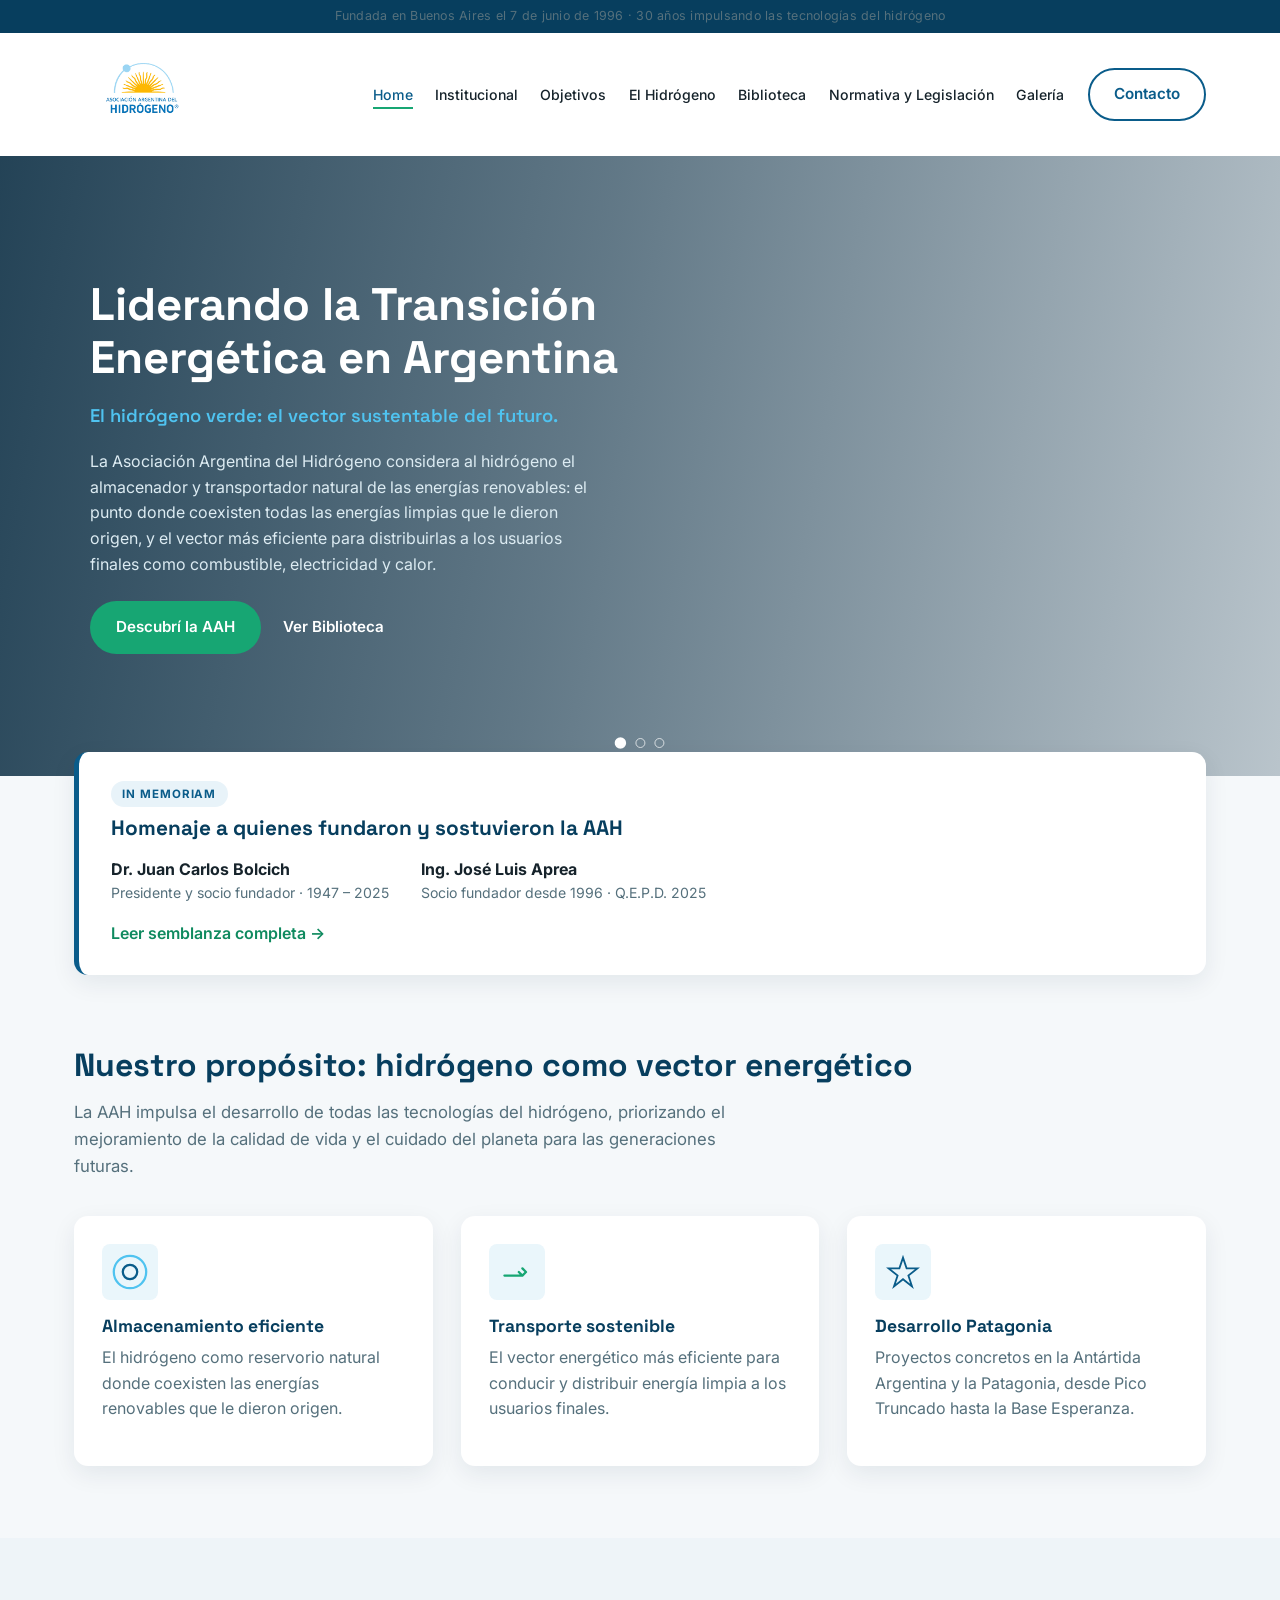
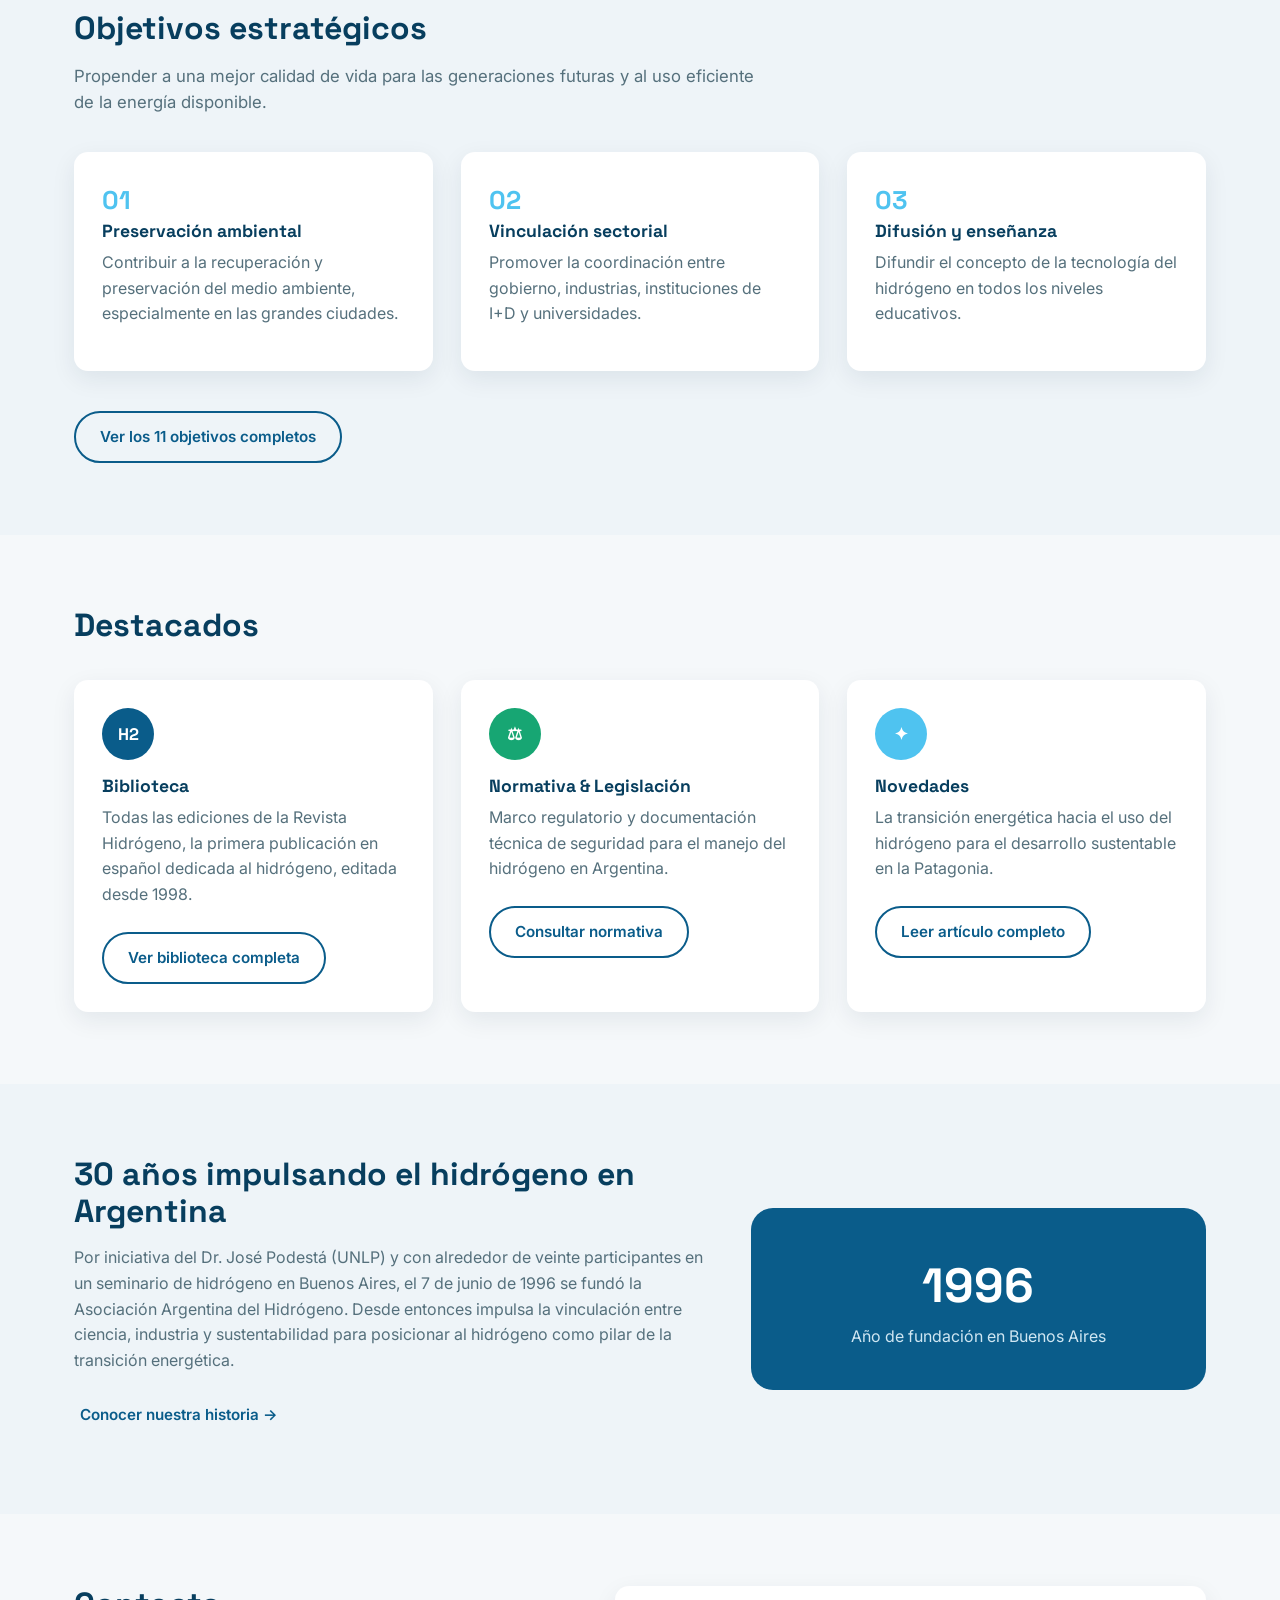
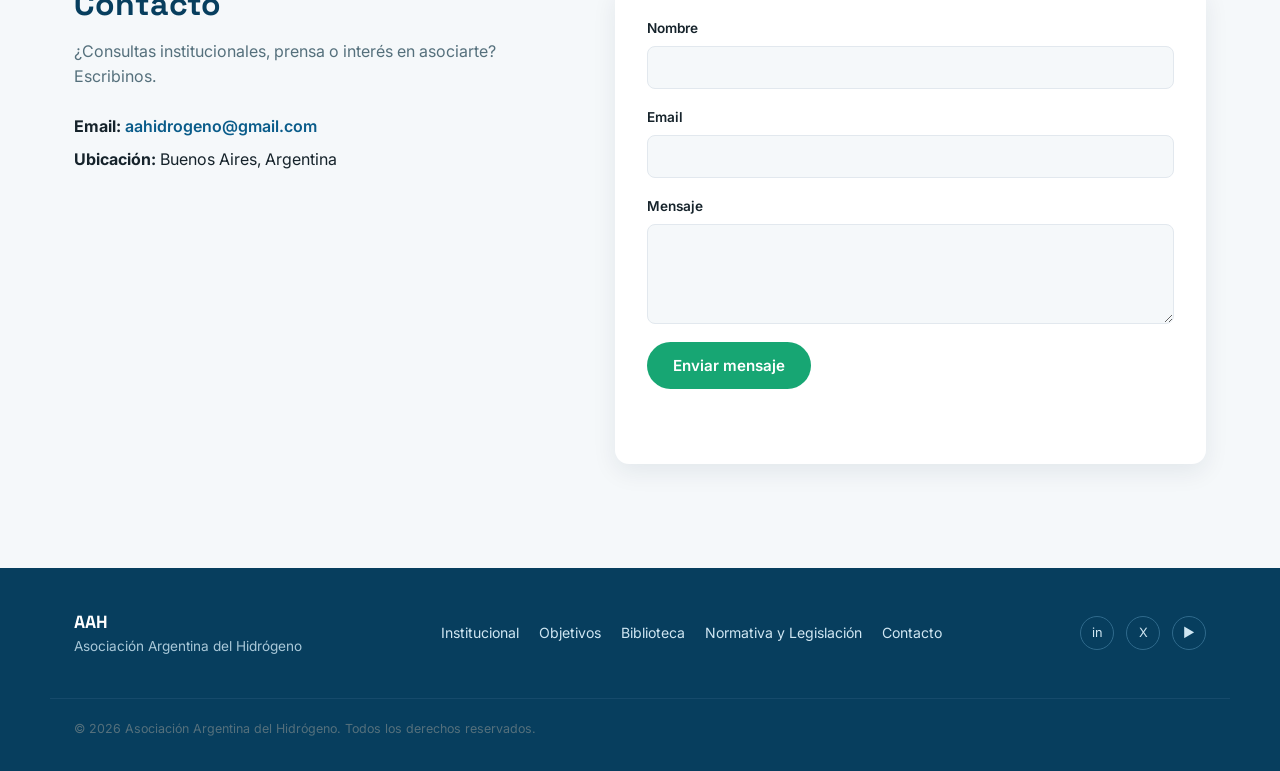
==== index.html @ a72d53c5 "advance" ====
<!DOCTYPE html>
<html lang="es">
<head>
  <meta charset="UTF-8">
  <meta name="viewport" content="width=device-width, initial-scale=1.0">
  <title>Asociación Argentina del Hidrógeno | Hidrógeno Verde</title>
  <meta name="description" content="La AAH considera al hidrógeno el almacenador y transportador natural de las energías renovables, y el vector energético más eficiente para distribuirlas como combustible, electricidad y calor.">

  <link rel="preconnect" href="https://fonts.googleapis.com">
  <link rel="preconnect" href="https://fonts.gstatic.com" crossorigin>
  <link href="https://fonts.googleapis.com/css2?family=Space+Grotesk:wght@500;600;700&family=Inter:wght@400;500;600;700&display=swap" rel="stylesheet">

  <link rel="stylesheet" href="styles/global.css">
  <link rel="stylesheet" href="styles/home.css">
</head>
<body>

  <a class="skip-link" href="#main">Saltar al contenido principal</a>

  <!-- ===================== HEADER ===================== -->
  <header class="site-header" id="site-header">
    <div class="header-top">
      <div class="container header-top-inner">
        <p class="founding-note">Fundada en Buenos Aires el 7 de junio de 1996 · 30 años impulsando las tecnologías del hidrógeno</p>
      </div>
    </div>

    <div class="container header-main">
      <a href="index.html" class="brand" aria-label="AAH - Ir al inicio">
        <img src="assets/img/logo.png" alt="Asociación Argentina del Hidrógeno" class="brand-logo">
      </a>

      <button class="nav-toggle" id="nav-toggle" aria-expanded="false" aria-controls="primary-nav" aria-label="Abrir menú de navegación">
        <span></span><span></span><span></span>
      </button>

      <nav class="primary-nav" id="primary-nav" aria-label="Navegación principal">
        <ul>
          <li><a href="index.html" aria-current="page">Home</a></li>
          <li><a href="institucional.html">Institucional</a></li>
          <li><a href="objetivos.html">Objetivos</a></li>
          <li><a href="el-hidrogeno.html">El Hidrógeno</a></li>
          <li><a href="biblioteca.html">Biblioteca</a></li>
          <li><a href="normativa.html">Normativa y Legislación</a></li>
          <li><a href="galeria.html">Galería</a></li>
        </ul>
        <a href="contacto.html" class="btn btn-outline nav-cta">Contacto</a>
      </nav>
    </div>
  </header>

  <main id="main">

    <!-- ===================== HERO ===================== -->
    <section class="hero">
      <div class="hero-slider" id="hero-slider">
        <div class="hero-slide is-active" style="background-image:url('assets/img/hero-1.jpg')"></div>
        <div class="hero-slide" style="background-image:url('assets/img/hero-2.jpg')"></div>
        <div class="hero-slide" style="background-image:url('assets/img/hero-3.jpg')"></div>
        <div class="hero-scrim" aria-hidden="true"></div>
      </div>

      <div class="hero-content">
        <div class="hero-copy">
          <h1>Liderando la Transición Energética en Argentina</h1>
          <p class="hero-lead">El hidrógeno verde: el vector sustentable del futuro.</p>
          <p class="hero-text">
            La Asociación Argentina del Hidrógeno considera al hidrógeno el almacenador y transportador
            natural de las energías renovables: el punto donde coexisten todas las energías limpias que
            le dieron origen, y el vector más eficiente para distribuirlas a los usuarios finales como
            combustible, electricidad y calor.
          </p>
          <div class="hero-actions">
            <a href="institucional.html" class="btn btn-primary">Descubrí la AAH</a>
            <a href="biblioteca.html" class="btn btn-ghost btn-ghost-light">Ver Biblioteca</a>
          </div>
        </div>
      </div>

      <div class="hero-dots" id="hero-dots" role="tablist" aria-label="Selector de imagen del slider">
        <button class="hero-dot is-active" type="button" role="tab" aria-selected="true" aria-label="Imagen 1"></button>
        <button class="hero-dot" type="button" role="tab" aria-selected="false" aria-label="Imagen 2"></button>
        <button class="hero-dot" type="button" role="tab" aria-selected="false" aria-label="Imagen 3"></button>
      </div>
    </section>

    <!-- ===================== IN MEMORIAM ===================== -->
    <section class="memoriam container">
      <div class="memoriam-card reveal-target">
        <span class="memoriam-tag">In memoriam</span>
        <h2>Homenaje a quienes fundaron y sostuvieron la AAH</h2>
        <div class="memoriam-people">
          <div class="memoriam-person">
            <p class="memoriam-name">Dr. Juan Carlos Bolcich</p>
            <p class="memoriam-role">Presidente y socio fundador · 1947 – 2025</p>
          </div>
          <div class="memoriam-person">
            <p class="memoriam-name">Ing. José Luis Aprea</p>
            <p class="memoriam-role">Socio fundador desde 1996 · Q.E.P.D. 2025</p>
          </div>
        </div>
        <a href="institucional.html" class="memoriam-link">Leer semblanza completa →</a>
      </div>
    </section>

    <!-- ===================== PROPÓSITO ===================== -->
    <section class="section proposito">
      <div class="container">
        <h2 class="section-title">Nuestro propósito: hidrógeno como vector energético</h2>
        <p class="section-lead">
          La AAH impulsa el desarrollo de todas las tecnologías del hidrógeno, priorizando el
          mejoramiento de la calidad de vida y el cuidado del planeta para las generaciones futuras.
        </p>

        <div class="cards-grid three">
          <article class="feature-card reveal-target">
            <div class="feature-icon" aria-hidden="true">
              <svg viewBox="0 0 40 40" width="36" height="36"><circle cx="20" cy="20" r="18" fill="none" stroke="#4fc3f0" stroke-width="2.5"/><path d="M12 20a8 8 0 1116 0 8 8 0 01-16 0z" fill="none" stroke="#0a5c8a" stroke-width="2.5"/></svg>
            </div>
            <h3>Almacenamiento eficiente</h3>
            <p>El hidrógeno como reservorio natural donde coexisten las energías renovables que le dieron origen.</p>
          </article>

          <article class="feature-card reveal-target">
            <div class="feature-icon" aria-hidden="true">
              <svg viewBox="0 0 40 40" width="36" height="36"><path d="M6 24h20l-4-4M26 16l4 4-4 4" stroke="#17a673" stroke-width="2.5" fill="none" stroke-linecap="round" stroke-linejoin="round"/></svg>
            </div>
            <h3>Transporte sostenible</h3>
            <p>El vector energético más eficiente para conducir y distribuir energía limpia a los usuarios finales.</p>
          </article>

          <article class="feature-card reveal-target">
            <div class="feature-icon" aria-hidden="true">
              <svg viewBox="0 0 40 40" width="36" height="36"><path d="M20 4l4 12h12l-10 8 4 12-10-8-10 8 4-12-10-8h12z" fill="none" stroke="#0a5c8a" stroke-width="2"/></svg>
            </div>
            <h3>Desarrollo Patagonia</h3>
            <p>Proyectos concretos en la Antártida Argentina y la Patagonia, desde Pico Truncado hasta la Base Esperanza.</p>
          </article>
        </div>
      </div>
    </section>

    <!-- ===================== OBJETIVOS PREVIEW ===================== -->
    <section class="section objetivos-preview alt-bg">
      <div class="container">
        <h2 class="section-title">Objetivos estratégicos</h2>
        <p class="section-lead">Propender a una mejor calidad de vida para las generaciones futuras y al uso eficiente de la energía disponible.</p>

        <div class="cards-grid three">
          <article class="obj-card reveal-target">
            <span class="obj-number">01</span>
            <h3>Preservación ambiental</h3>
            <p>Contribuir a la recuperación y preservación del medio ambiente, especialmente en las grandes ciudades.</p>
          </article>
          <article class="obj-card reveal-target">
            <span class="obj-number">02</span>
            <h3>Vinculación sectorial</h3>
            <p>Promover la coordinación entre gobierno, industrias, instituciones de I+D y universidades.</p>
          </article>
          <article class="obj-card reveal-target">
            <span class="obj-number">03</span>
            <h3>Difusión y enseñanza</h3>
            <p>Difundir el concepto de la tecnología del hidrógeno en todos los niveles educativos.</p>
          </article>
        </div>

        <a href="objetivos.html" class="btn btn-outline objetivos-cta">Ver los 11 objetivos completos</a>
      </div>
    </section>

    <!-- ===================== DESTACADOS ===================== -->
    <section class="section destacados">
      <div class="container">
        <h2 class="section-title">Destacados</h2>

        <div class="cards-grid three">
          <article class="destacado-card reveal-target">
            <div class="destacado-icon revista" aria-hidden="true">H2</div>
            <h3>Biblioteca</h3>
            <p>Todas las ediciones de la Revista Hidrógeno, la primera publicación en español dedicada al hidrógeno, editada desde 1998.</p>
            <a href="biblioteca.html" class="btn btn-outline">Ver biblioteca completa</a>
          </article>

          <article class="destacado-card reveal-target">
            <div class="destacado-icon normativa" aria-hidden="true">⚖</div>
            <h3>Normativa &amp; Legislación</h3>
            <p>Marco regulatorio y documentación técnica de seguridad para el manejo del hidrógeno en Argentina.</p>
            <a href="normativa.html" class="btn btn-outline">Consultar normativa</a>
          </article>

          <article class="destacado-card reveal-target">
            <div class="destacado-icon novedades" aria-hidden="true">✦</div>
            <h3>Novedades</h3>
            <p>La transición energética hacia el uso del hidrógeno para el desarrollo sustentable en la Patagonia.</p>
            <a href="novedades.html" class="btn btn-outline">Leer artículo completo</a>
          </article>
        </div>
      </div>
    </section>

    <!-- ===================== HISTORIA BREVE ===================== -->
    <section class="section historia alt-bg">
      <div class="container historia-grid">
        <div>
          <h2 class="section-title">30 años impulsando el hidrógeno en Argentina</h2>
          <p>
            Por iniciativa del Dr. José Podestá (UNLP) y con alrededor de veinte participantes en un
            seminario de hidrógeno en Buenos Aires, el 7 de junio de 1996 se fundó la Asociación
            Argentina del Hidrógeno. Desde entonces impulsa la vinculación entre ciencia, industria
            y sustentabilidad para posicionar al hidrógeno como pilar de la transición energética.
          </p>
          <a href="institucional.html" class="btn btn-ghost">Conocer nuestra historia →</a>
        </div>
        <div class="historia-stat reveal-target">
          <span class="stat-number">1996</span>
          <span class="stat-label">Año de fundación en Buenos Aires</span>
        </div>
      </div>
    </section>

    <!-- ===================== CONTACTO ===================== -->
    <section class="section contacto" id="contacto">
      <div class="container contacto-grid">
        <div class="contacto-info">
          <h2 class="section-title">Contacto</h2>
          <p>¿Consultas institucionales, prensa o interés en asociarte? Escribinos.</p>
          <ul class="contacto-list">
            <li><strong>Email:</strong> <a href="mailto:aahidrogeno@gmail.com">aahidrogeno@gmail.com</a></li>
            <li><strong>Ubicación:</strong> Buenos Aires, Argentina</li>
          </ul>
        </div>

        <form class="contacto-form" id="contact-form" novalidate>
          <div class="form-row">
            <label for="name">Nombre</label>
            <input type="text" id="name" name="name" required autocomplete="name">
          </div>
          <div class="form-row">
            <label for="email">Email</label>
            <input type="email" id="email" name="email" required autocomplete="email">
          </div>
          <div class="form-row">
            <label for="message">Mensaje</label>
            <textarea id="message" name="message" rows="4" required></textarea>
          </div>
          <button type="submit" class="btn btn-primary">Enviar mensaje</button>
          <p class="form-status" id="form-status" role="status" aria-live="polite"></p>
        </form>
      </div>
    </section>

  </main>

  <!-- ===================== FOOTER ===================== -->
  <footer class="site-footer">
    <div class="container footer-inner">
      <div class="footer-brand">
        <strong>AAH</strong>
        <p>Asociación Argentina del Hidrógeno</p>
      </div>

      <nav class="footer-nav" aria-label="Enlaces del pie de página">
        <a href="institucional.html">Institucional</a>
        <a href="objetivos.html">Objetivos</a>
        <a href="biblioteca.html">Biblioteca</a>
        <a href="normativa.html">Normativa y Legislación</a>
        <a href="contacto.html">Contacto</a>
      </nav>

      <div class="footer-social" aria-label="Redes sociales">
        <a href="#" aria-label="LinkedIn">in</a>
        <a href="#" aria-label="Twitter">X</a>
        <a href="#" aria-label="YouTube">▶</a>
      </div>
    </div>
    <div class="footer-bottom container">
      <p>© 2026 Asociación Argentina del Hidrógeno. Todos los derechos reservados.</p>
    </div>
  </footer>

  <script src="scripts/global.js"></script>
  <script src="scripts/home.js"></script>
</body>
</html>
---- styles/global.css ----
/* =========================================================
   AAH — global.css
   Compartido por TODAS las páginas: tokens, reset, header,
   footer, botones, y utilidades genéricas de sección.
   No poner acá nada específico de una sola página.
   ========================================================= */

:root {
  /* Color */
  --color-primary: #0a5c8a;
  --color-primary-dark: #073e5e;
  --color-accent: #17a673;
  --color-accent-dark: #0f8a5f;
  --color-hydrogen: #4fc3f0;
  --color-bg: #f5f8fa;
  --color-surface: #ffffff;
  --color-text: #16232b;
  --color-text-muted: #55707c;
  --color-border: #e2e8ee;

  /* Type */
  --font-display: "Space Grotesk", "Segoe UI", sans-serif;
  --font-body: "Inter", "Segoe UI", sans-serif;

  /* Layout */
  --container-w: 1180px;
  --radius-sm: 8px;
  --radius-md: 14px;
  --radius-lg: 22px;
  --shadow-card: 0 8px 24px rgba(10, 44, 66, 0.08);
  --shadow-card-hover: 0 14px 34px rgba(10, 44, 66, 0.14);
  --transition: 200ms ease;
}

/* =========================================================
   Reset
   ========================================================= */
*, *::before, *::after { box-sizing: border-box; }
html { scroll-behavior: smooth; }
body {
  margin: 0;
  font-family: var(--font-body);
  color: var(--color-text);
  background: var(--color-bg);
  line-height: 1.6;
  -webkit-font-smoothing: antialiased;
}
img, svg { max-width: 100%; display: block; }
a { color: inherit; text-decoration: none; }
ul { list-style: none; margin: 0; padding: 0; }
h1, h2, h3, h4 {
  font-family: var(--font-display);
  line-height: 1.15;
  margin: 0 0 .5em;
  color: var(--color-primary-dark);
}
p { margin: 0 0 1em; color: var(--color-text-muted); }
button { font-family: inherit; cursor: pointer; }

@media (prefers-reduced-motion: reduce) {
  html { scroll-behavior: auto; }
  *, *::before, *::after { animation-duration: 0.001ms !important; transition-duration: 0.001ms !important; }
}

.skip-link {
  position: absolute; left: -999px; top: 0;
  background: var(--color-primary); color: #fff;
  padding: .75rem 1.25rem; z-index: 200; border-radius: 0 0 8px 0;
}
.skip-link:focus { left: 0; }

:focus-visible {
  outline: 3px solid var(--color-hydrogen);
  outline-offset: 2px;
}

.container {
  max-width: var(--container-w);
  margin-inline: auto;
  padding-inline: 1.5rem;
}

/* =========================================================
   Buttons
   ========================================================= */
.btn {
  display: inline-flex;
  align-items: center;
  gap: .5rem;
  padding: .75rem 1.5rem;
  border-radius: 999px;
  font-weight: 600;
  font-size: .95rem;
  border: 2px solid transparent;
  transition: transform var(--transition), box-shadow var(--transition), background var(--transition);
}
.btn-primary {
  background: var(--color-accent);
  color: #fff;
}
.btn-primary:hover { background: var(--color-accent-dark); transform: translateY(-2px); box-shadow: var(--shadow-card-hover); }
.btn-outline {
  background: transparent;
  border-color: var(--color-primary);
  color: var(--color-primary);
}
.btn-outline:hover { background: var(--color-primary); color: #fff; }
.btn-ghost {
  background: transparent;
  color: var(--color-primary);
  padding-inline: .25rem;
}
.btn-ghost:hover { text-decoration: underline; }
.btn:disabled { opacity: .6; cursor: not-allowed; }

/* =========================================================
   Header
   ========================================================= */
.site-header {
  position: sticky;
  top: 0;
  z-index: 100;
  background: var(--color-surface);
  transition: box-shadow var(--transition);
}
.site-header.is-scrolled { box-shadow: 0 4px 18px rgba(10, 44, 66, 0.1); }

.header-top {
  background: var(--color-primary-dark);
  color: #d9ecf6;
}
.header-top-inner { padding-block: .4rem; }
.founding-note {
  margin: 0;
  font-size: .78rem;
  letter-spacing: .02em;
  text-align: center;
}

.header-main {
  display: flex;
  align-items: center;
  justify-content: space-between;
  padding-block: .6rem;
  gap: 1rem;
}

.brand { display: flex; align-items: center; gap: .65rem; }
.brand-logo { height: 104px; width: auto; }

.primary-nav ul {
  display: flex;
  flex-wrap: wrap;
  gap: 1.4rem;
  align-items: center;
}
.primary-nav ul a {
  font-size: .88rem;
  font-weight: 500;
  color: var(--color-text);
  position: relative;
  padding-block: .25rem;
}
.primary-nav ul a[aria-current="page"] { color: var(--color-primary); }
.primary-nav ul a::after {
  content: "";
  position: absolute; left: 0; bottom: -2px;
  width: 0; height: 2px;
  background: var(--color-accent);
  transition: width var(--transition);
}
.primary-nav ul a:hover::after,
.primary-nav ul a[aria-current="page"]::after { width: 100%; }

.primary-nav {
  display: flex;
  align-items: center;
  gap: 1.5rem;
}
.nav-cta { flex-shrink: 0; }

.nav-toggle {
  display: none;
  position: relative;
  z-index: 101;
  width: 26px;
  height: 20px;
  background: none;
  border: none;
  padding: 0;
  flex-shrink: 0;
}
.nav-toggle span {
  position: absolute;
  left: 0;
  width: 26px;
  height: 2px;
  background: var(--color-primary-dark);
  border-radius: 2px;
  transition: transform var(--transition), opacity var(--transition), top var(--transition);
}
.nav-toggle span:nth-child(1) { top: 0; }
.nav-toggle span:nth-child(2) { top: 9px; }
.nav-toggle span:nth-child(3) { top: 18px; }

.nav-toggle[aria-expanded="true"] span:nth-child(1) { top: 9px; transform: rotate(45deg); }
.nav-toggle[aria-expanded="true"] span:nth-child(2) { opacity: 0; }
.nav-toggle[aria-expanded="true"] span:nth-child(3) { top: 9px; transform: rotate(-45deg); }

/* =========================================================
   Page hero — usado por todas las páginas internas
   (institucional, objetivos, el-hidrogeno, etc.)
   ========================================================= */
.page-hero {
  padding-block: 3.5rem 3rem;
  background: linear-gradient(180deg, #eef4f8 0%, var(--color-bg) 100%);
}
.eyebrow {
  display: inline-block;
  font-size: .75rem;
  font-weight: 700;
  letter-spacing: .08em;
  text-transform: uppercase;
  color: var(--color-accent-dark);
  margin-bottom: .6rem;
}
.page-hero h1 { font-size: clamp(1.8rem, 3.4vw, 2.4rem); max-width: 44ch; }
.page-hero .section-lead { margin-top: .75rem; }

/* =========================================================
   Section utilities — genéricas, usadas en todas las páginas
   ========================================================= */
.section { padding-block: 4.5rem; }
.alt-bg { background: #eef4f8; }
.section-title { font-size: clamp(1.5rem, 3vw, 2rem); }
.section-lead { max-width: 62ch; font-size: 1.05rem; }

.cards-grid {
  display: grid;
  gap: 1.75rem;
  margin-top: 2.25rem;
}
.cards-grid.three { grid-template-columns: repeat(3, 1fr); }
.cards-grid.two { grid-template-columns: repeat(2, 1fr); }

/* =========================================================
   Artículo destacado — usado por El Hidrógeno y Biblioteca
   ========================================================= */
.article-highlight-section { padding-top: 0; }
.article-highlight {
  display: flex;
  gap: 1.75rem;
  align-items: flex-start;
  background: var(--color-primary-dark);
  color: #cfe6f2;
  border-radius: var(--radius-lg);
  padding: 2.25rem;
}
.article-highlight-icon {
  flex-shrink: 0;
  width: 56px; height: 56px;
  display: flex; align-items: center; justify-content: center;
  background: rgba(255,255,255,.1);
  border-radius: var(--radius-sm);
  font-size: 1.6rem;
}
.article-highlight .eyebrow { color: var(--color-hydrogen); }
.article-highlight h3 { color: #fff; font-size: 1.2rem; margin-top: .3rem; max-width: 60ch; }
.article-highlight p { color: #a9c8d8; margin-top: .5rem; }
.article-highlight .btn-outline { border-color: var(--color-hydrogen); color: var(--color-hydrogen); margin-top: 1rem; }
.article-highlight .btn-outline:hover { background: var(--color-hydrogen); color: var(--color-primary-dark); }

/* =========================================================
   Footer
   ========================================================= */
.site-footer {
  background: var(--color-primary-dark);
  color: #cfe6f2;
  margin-top: 2rem;
}
.footer-inner {
  display: flex;
  flex-wrap: wrap;
  justify-content: space-between;
  align-items: center;
  gap: 1.5rem;
  padding-block: 2.5rem;
}
.footer-brand strong { font-family: var(--font-display); color: #fff; font-size: 1.1rem; }
.footer-brand p { margin: 0; font-size: .85rem; color: #a9c8d8; }
.footer-nav { display: flex; flex-wrap: wrap; gap: 1.25rem; }
.footer-nav a { font-size: .88rem; }
.footer-nav a:hover { color: #fff; }
.footer-social { display: flex; gap: .75rem; }
.footer-social a {
  width: 34px; height: 34px;
  border: 1.5px solid #2f6a8c;
  border-radius: 50%;
  display: flex; align-items: center; justify-content: center;
  font-size: .8rem;
}
.footer-social a:hover { background: var(--color-hydrogen); border-color: var(--color-hydrogen); color: var(--color-primary-dark); }

.footer-bottom {
  border-top: 1px solid #164a6b;
  padding-block: 1.25rem;
  display: flex;
  flex-wrap: wrap;
  justify-content: space-between;
  gap: .5rem;
  font-size: .78rem;
  color: #8fb4c8;
}
.footer-bottom a:hover { color: #fff; }

/* =========================================================
   Scroll reveal — activado por global.js en cualquier página
   ========================================================= */
.reveal-target { opacity: 0; transform: translateY(18px); transition: opacity .6s ease, transform .6s ease; }
.reveal-target.is-visible { opacity: 1; transform: none; }

/* =========================================================
   Responsive — solo lo que afecta al layout compartido
   ========================================================= */
@media (max-width: 960px) {
  .cards-grid.three { grid-template-columns: 1fr 1fr; }
}

@media (max-width: 780px) {
  .brand-logo { height: 78px; }
  .nav-toggle { display: block; }
  .primary-nav {
    position: fixed;
    inset: 0 0 0 30%;
    z-index: 99;
    flex-direction: column;
    align-items: flex-start;
    background: var(--color-surface);
    padding: 6rem 2rem 2rem;
    transform: translateX(100%);
    transition: transform var(--transition);
    box-shadow: -8px 0 30px rgba(0,0,0,.15);
  }
  .primary-nav.is-open { transform: translateX(0); }
  .primary-nav ul { flex-direction: column; align-items: flex-start; gap: 1.25rem; }
  .nav-cta { margin-top: 1.5rem; }
  .cards-grid.three { grid-template-columns: 1fr; }
  .cards-grid.two { grid-template-columns: 1fr; }
}

@media (max-width: 600px) {
  .article-highlight { flex-direction: column; }
}
---- styles/home.css ----
/* =========================================================
   AAH — home.css
   Exclusivo de index.html. Requiere global.css cargado antes.
   ========================================================= */

/* =========================================================
   Hero — slider de imágenes con texto superpuesto
   ========================================================= */
.hero {
  position: relative;
  min-height: 620px;
  display: flex;
  align-items: center;
  overflow: hidden;
  color: #fff;
}

.hero-slider {
  position: absolute;
  inset: 0;
  z-index: 0;
}
.hero-slide {
  position: absolute;
  inset: 0;
  background-size: cover;
  background-position: center;
  opacity: 0;
  transition: opacity 1.2s ease;
}
.hero-slide.is-active { opacity: 1; }

.hero-scrim {
  position: absolute;
  inset: 0;
  background: linear-gradient(100deg, rgba(7,42,64,.88) 0%, rgba(7,42,64,.62) 45%, rgba(7,42,64,.25) 100%);
}

.hero-content {
  position: relative;
  z-index: 1;
  padding-block: 4rem;
  padding-left: clamp(1.5rem, 7vw, 7rem);
  padding-right: 1.5rem;
}
.hero-copy { max-width: 620px; }
.hero h1 {
  font-size: clamp(2rem, 4vw, 2.85rem);
  margin-bottom: .4em;
  color: #fff;
}
.hero-lead {
  font-family: var(--font-display);
  font-weight: 600;
  color: var(--color-hydrogen);
  font-size: 1.15rem;
}
.hero-text { max-width: 50ch; color: #dcebf2; }
.hero-actions { display: flex; flex-wrap: wrap; gap: 1rem; margin-top: 1.5rem; }
.btn-ghost-light { color: #fff; }
.btn-ghost-light:hover { color: var(--color-hydrogen); }

.hero-dots {
  position: absolute;
  left: 50%;
  bottom: 1.75rem;
  transform: translateX(-50%);
  z-index: 1;
  display: flex;
  gap: .6rem;
}
.hero-dot {
  width: 10px; height: 10px;
  border-radius: 50%;
  border: 1.5px solid rgba(255,255,255,.7);
  background: transparent;
  padding: 0;
  transition: background var(--transition), transform var(--transition);
}
.hero-dot.is-active { background: #fff; transform: scale(1.15); }
.hero-dot:hover { background: rgba(255,255,255,.5); }

@media (prefers-reduced-motion: reduce) {
  .hero-slide { transition: none; }
}

/* =========================================================
   In Memoriam
   ========================================================= */
.memoriam { margin-block: -1.5rem 0; position: relative; z-index: 2; }
.memoriam-card {
  background: var(--color-surface);
  border-left: 5px solid var(--color-primary);
  border-radius: var(--radius-md);
  padding: 1.75rem 2rem;
  box-shadow: var(--shadow-card);
}
.memoriam-tag {
  display: inline-block;
  font-size: .72rem;
  font-weight: 700;
  letter-spacing: .08em;
  text-transform: uppercase;
  color: var(--color-primary);
  background: #e8f3f9;
  padding: .25rem .7rem;
  border-radius: 999px;
  margin-bottom: .6rem;
}
.memoriam-card h2 { font-size: 1.3rem; }
.memoriam-people {
  display: flex;
  flex-wrap: wrap;
  gap: 2rem;
  margin: 1rem 0;
}
.memoriam-name { margin: 0; font-weight: 700; color: var(--color-text); }
.memoriam-role { margin: 0; font-size: .88rem; }
.memoriam-link { font-weight: 600; color: var(--color-accent-dark); }
.memoriam-link:hover { text-decoration: underline; }

/* =========================================================
   Feature / Objetivos / Destacados cards
   ========================================================= */
.feature-card, .obj-card, .destacado-card {
  background: var(--color-surface);
  border-radius: var(--radius-md);
  padding: 1.75rem;
  box-shadow: var(--shadow-card);
  transition: transform var(--transition), box-shadow var(--transition);
}
.feature-card:hover, .obj-card:hover, .destacado-card:hover {
  transform: translateY(-4px);
  box-shadow: var(--shadow-card-hover);
}
.feature-icon {
  width: 56px; height: 56px;
  display: flex; align-items: center; justify-content: center;
  background: #eaf6fb;
  border-radius: var(--radius-sm);
  margin-bottom: 1rem;
}
.feature-card h3, .obj-card h3, .destacado-card h3 { font-size: 1.1rem; }

.obj-number {
  font-family: var(--font-display);
  font-weight: 700;
  color: var(--color-hydrogen);
  font-size: 1.6rem;
}
.objetivos-cta { margin-top: 2.5rem; }

.destacado-icon {
  width: 52px; height: 52px;
  border-radius: 50%;
  display: flex; align-items: center; justify-content: center;
  font-family: var(--font-display);
  font-weight: 700;
  color: #fff;
  margin-bottom: 1rem;
  font-size: 1.05rem;
}
.destacado-icon.revista { background: var(--color-primary); }
.destacado-icon.normativa { background: var(--color-accent); }
.destacado-icon.novedades { background: var(--color-hydrogen); }
.destacado-card .btn { margin-top: .5rem; }

/* =========================================================
   Historia
   ========================================================= */
.historia-grid {
  display: grid;
  grid-template-columns: 1.4fr 1fr;
  gap: 2.5rem;
  align-items: center;
}
.historia-stat {
  background: var(--color-primary);
  color: #fff;
  border-radius: var(--radius-lg);
  padding: 2.5rem;
  text-align: center;
}
.stat-number {
  display: block;
  font-family: var(--font-display);
  font-size: 3rem;
  font-weight: 700;
}
.stat-label { color: #cfe6f2; margin: 0; }

/* =========================================================
   Contacto
   ========================================================= */
.contacto-grid {
  display: grid;
  grid-template-columns: 1fr 1.2fr;
  gap: 3rem;
}
.contacto-list { margin-top: 1.5rem; }
.contacto-list li { margin-bottom: .5rem; }
.contacto-list a { color: var(--color-primary); font-weight: 600; }

.contacto-form {
  background: var(--color-surface);
  border-radius: var(--radius-md);
  padding: 2rem;
  box-shadow: var(--shadow-card);
}
.form-row { margin-bottom: 1.1rem; display: flex; flex-direction: column; gap: .4rem; }
.form-row label { font-size: .85rem; font-weight: 600; color: var(--color-text); }
.form-row input, .form-row textarea {
  font-family: inherit;
  font-size: .95rem;
  padding: .7rem .9rem;
  border: 1.5px solid var(--color-border);
  border-radius: var(--radius-sm);
  background: var(--color-bg);
  transition: border-color var(--transition);
  resize: vertical;
}
.form-row input:focus, .form-row textarea:focus {
  border-color: var(--color-hydrogen);
  outline: none;
}
.form-row.has-error input, .form-row.has-error textarea { border-color: #d64545; }
.form-status { font-size: .88rem; margin-top: .75rem; min-height: 1.2em; }
.form-status.success { color: var(--color-accent-dark); }
.form-status.error { color: #d64545; }

/* =========================================================
   Responsive — solo layout propio de Home
   ========================================================= */
@media (max-width: 960px) {
  .historia-grid, .contacto-grid { grid-template-columns: 1fr; }
}

@media (max-width: 600px) {
  .hero { min-height: 520px; }
  .hero-scrim { background: linear-gradient(180deg, rgba(7,42,64,.55) 0%, rgba(7,42,64,.85) 75%); }
}

@media (max-width: 520px) {
  .memoriam-people { flex-direction: column; gap: 1rem; }
}
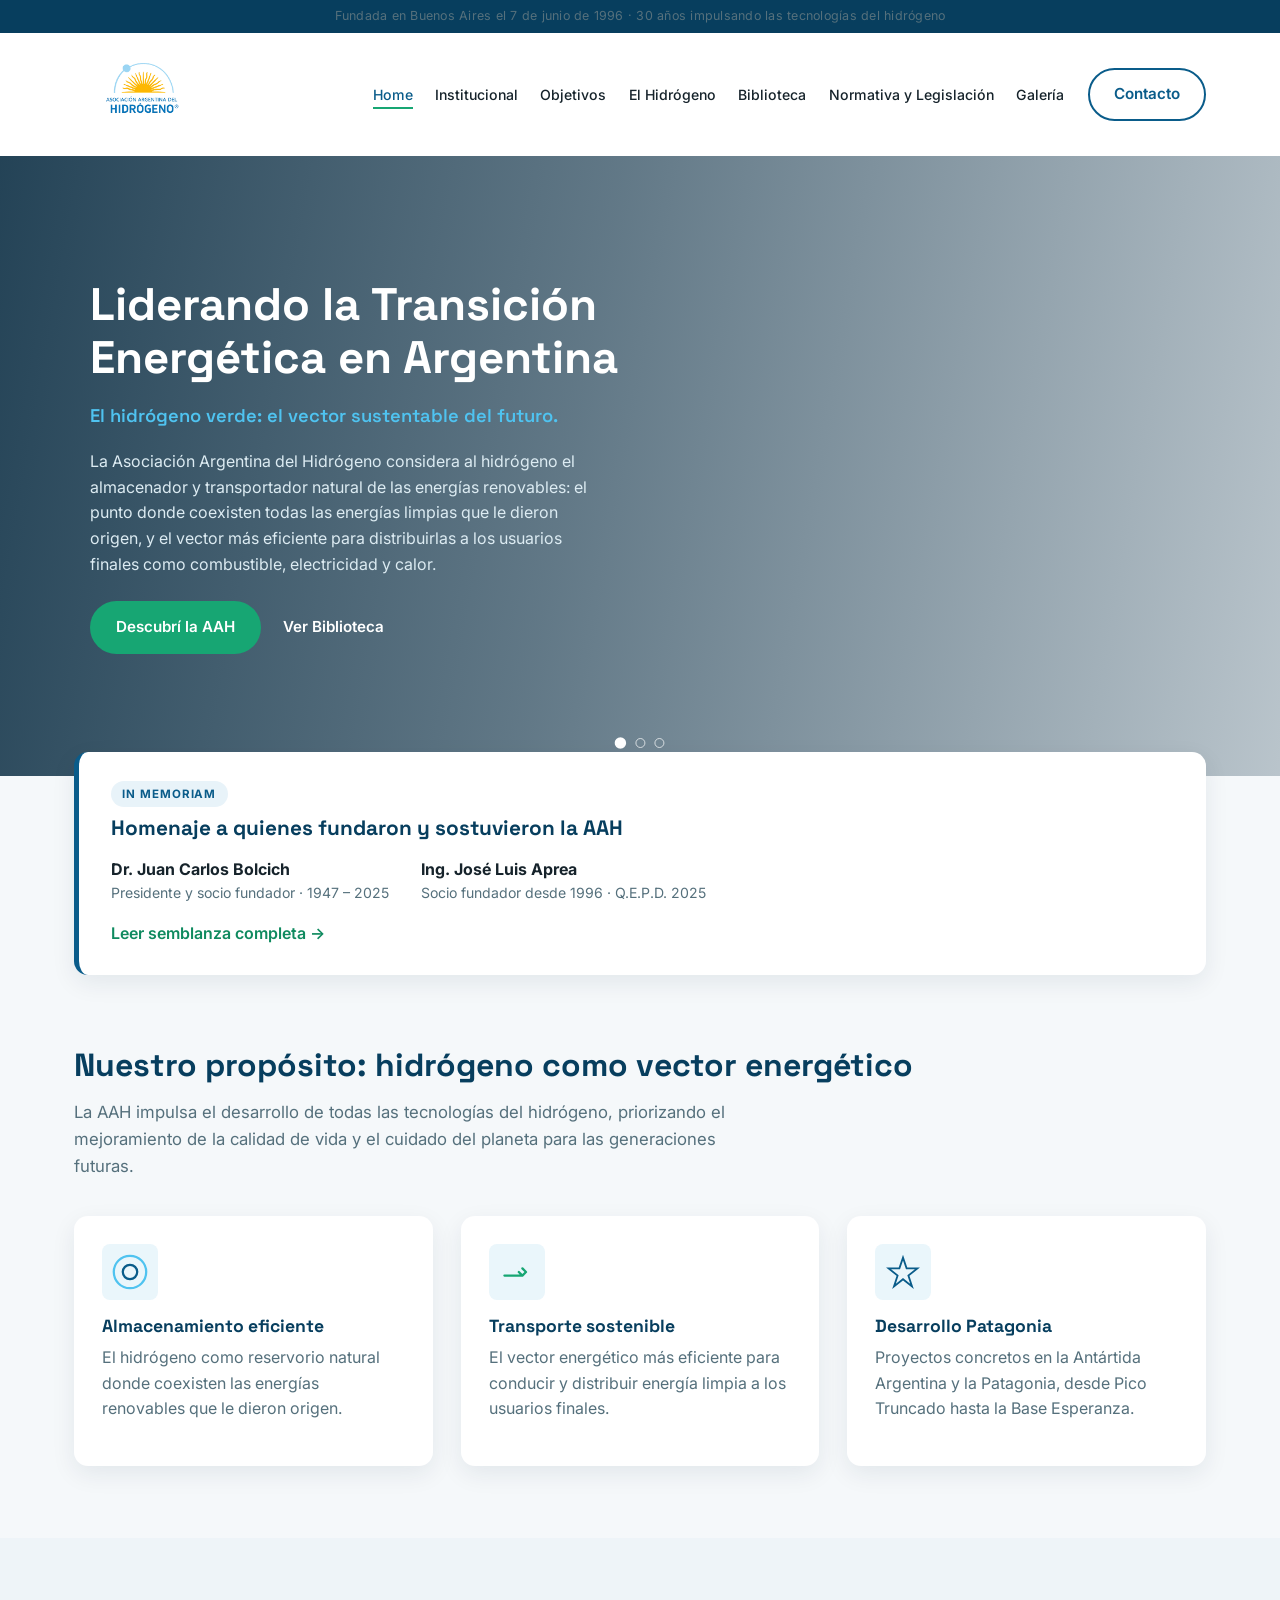
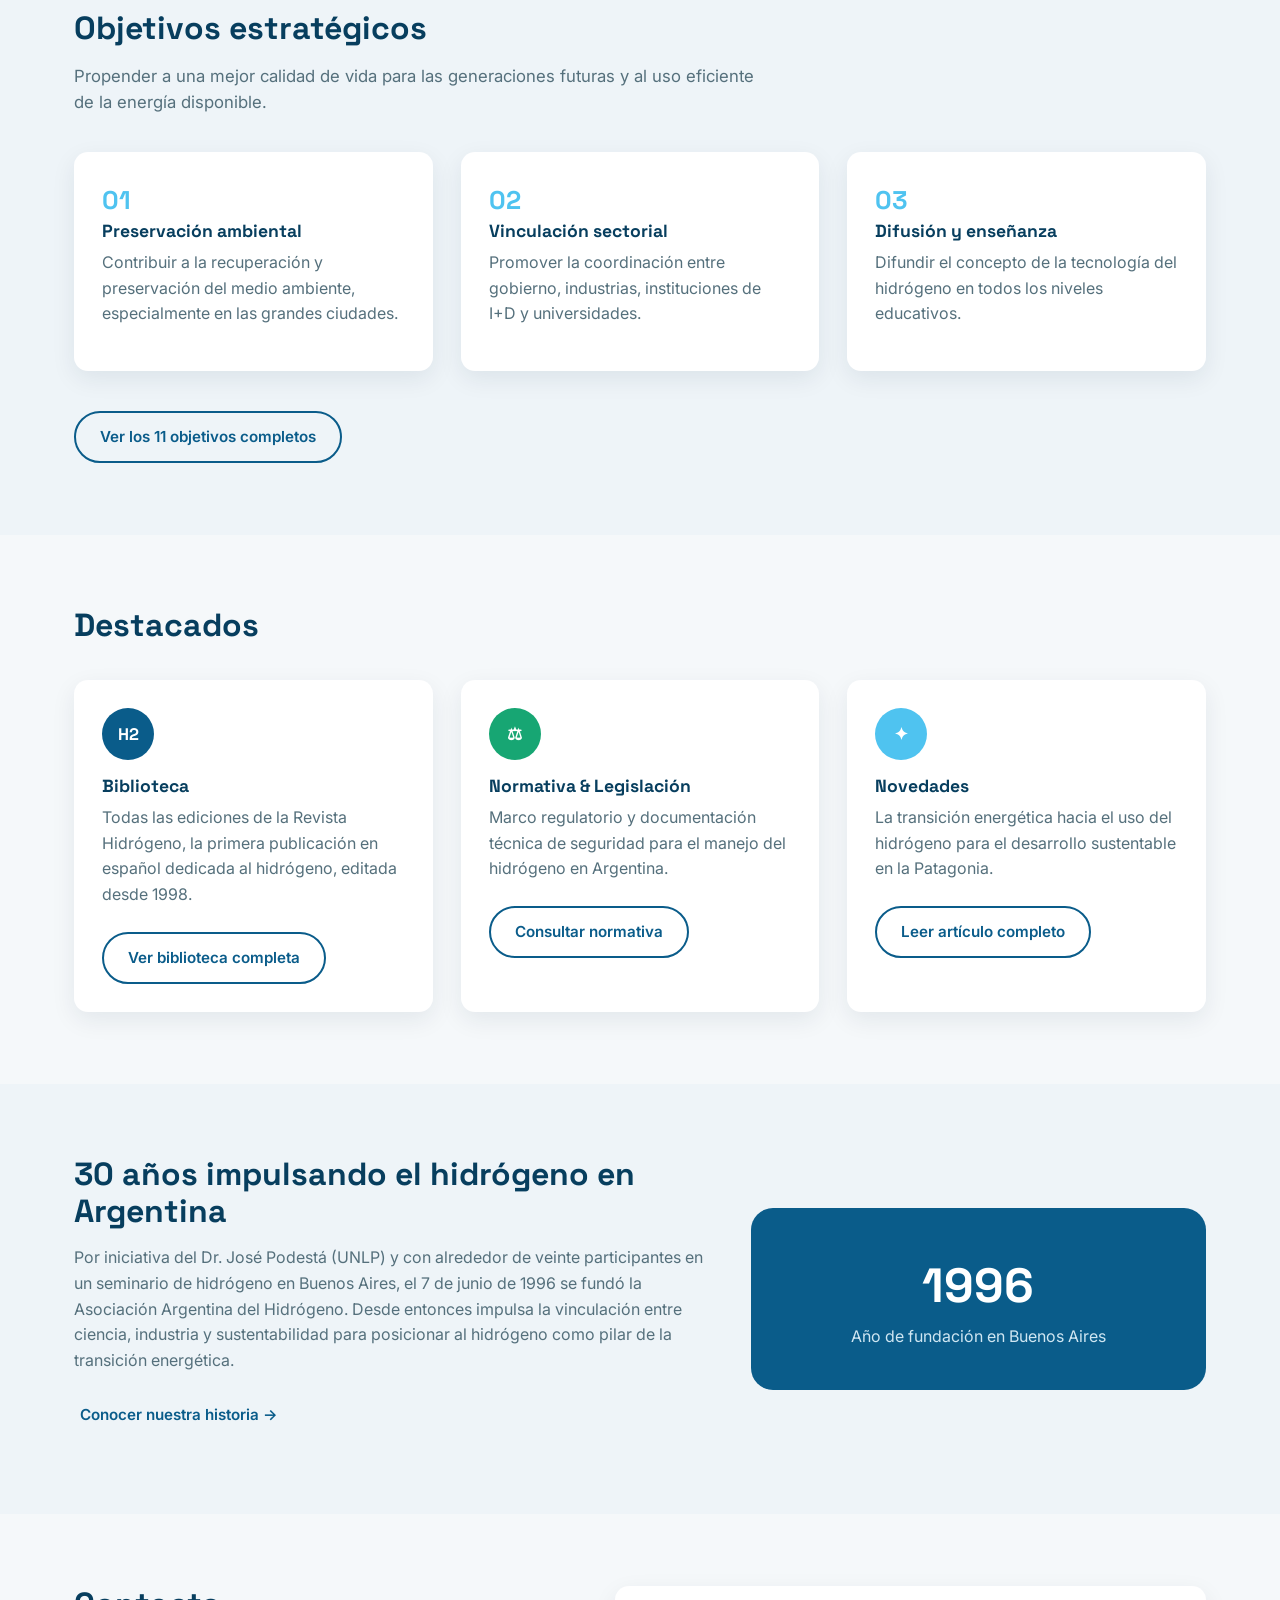
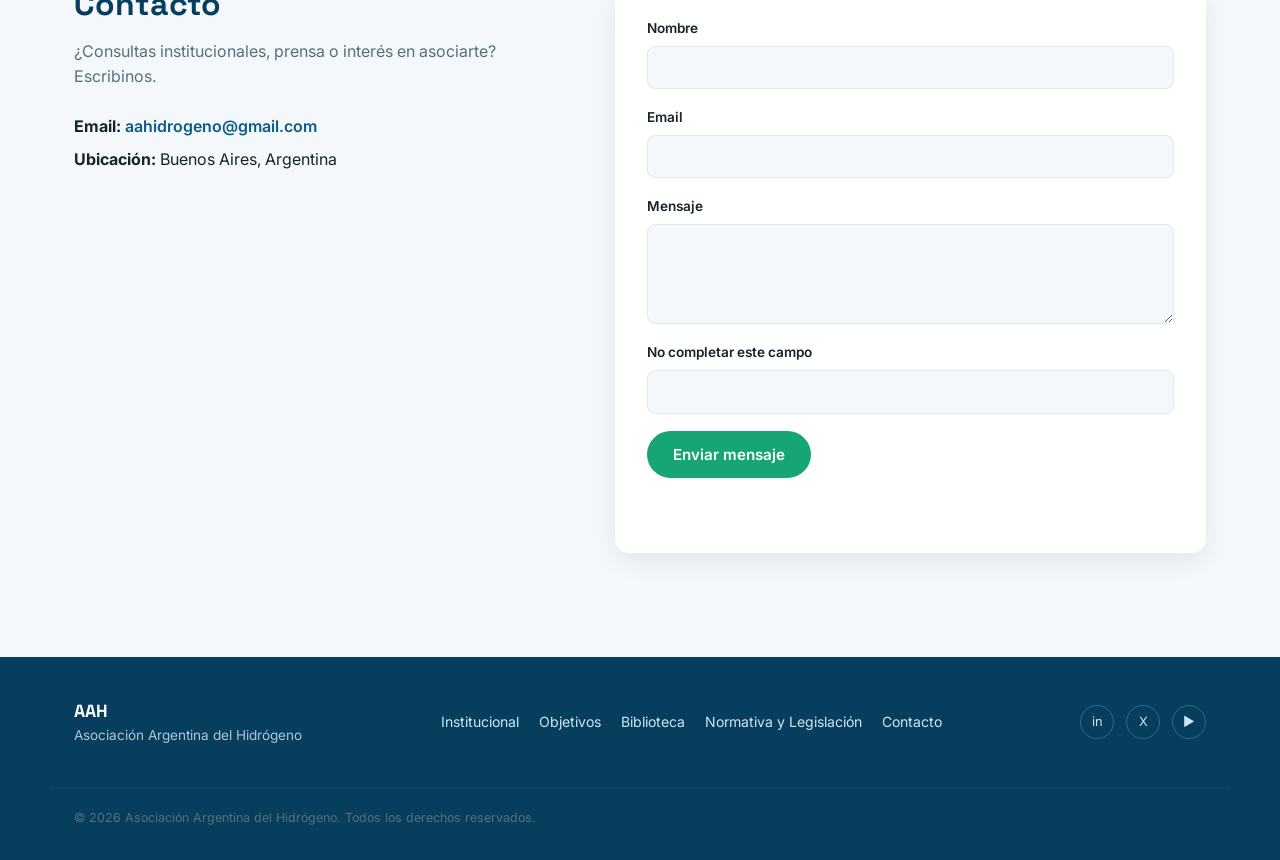
==== commit 702a597e: "changes" ====
--- a/index.html
+++ b/index.html
@@ -44,7 +44,7 @@
           <li><a href="normativa.html">Normativa y Legislación</a></li>
           <li><a href="galeria.html">Galería</a></li>
         </ul>
-        <a href="contacto.html" class="btn btn-outline nav-cta">Contacto</a>
+        <a href="#contacto" class="btn btn-outline nav-cta">Contacto</a>
       </nav>
     </div>
   </header>
@@ -230,7 +230,7 @@
           </ul>
         </div>
 
-        <form class="contacto-form" id="contact-form" novalidate>
+        <form class="contacto-form" id="contact-form" action="contacto.php" method="POST" novalidate>
           <div class="form-row">
             <label for="name">Nombre</label>
             <input type="text" id="name" name="name" required autocomplete="name">
@@ -242,6 +242,11 @@
           <div class="form-row">
             <label for="message">Mensaje</label>
             <textarea id="message" name="message" rows="4" required></textarea>
+          </div>
+          <!-- Honeypot anti-spam: invisible para personas, los bots suelen completarlo -->
+          <div class="form-row form-honeypot" aria-hidden="true">
+            <label for="website">No completar este campo</label>
+            <input type="text" id="website" name="website" tabindex="-1" autocomplete="off">
           </div>
           <button type="submit" class="btn btn-primary">Enviar mensaje</button>
           <p class="form-status" id="form-status" role="status" aria-live="polite"></p>
@@ -264,7 +269,7 @@
         <a href="objetivos.html">Objetivos</a>
         <a href="biblioteca.html">Biblioteca</a>
         <a href="normativa.html">Normativa y Legislación</a>
-        <a href="contacto.html">Contacto</a>
+        <a href="#contacto">Contacto</a>
       </nav>
 
       <div class="footer-social" aria-label="Redes sociales">
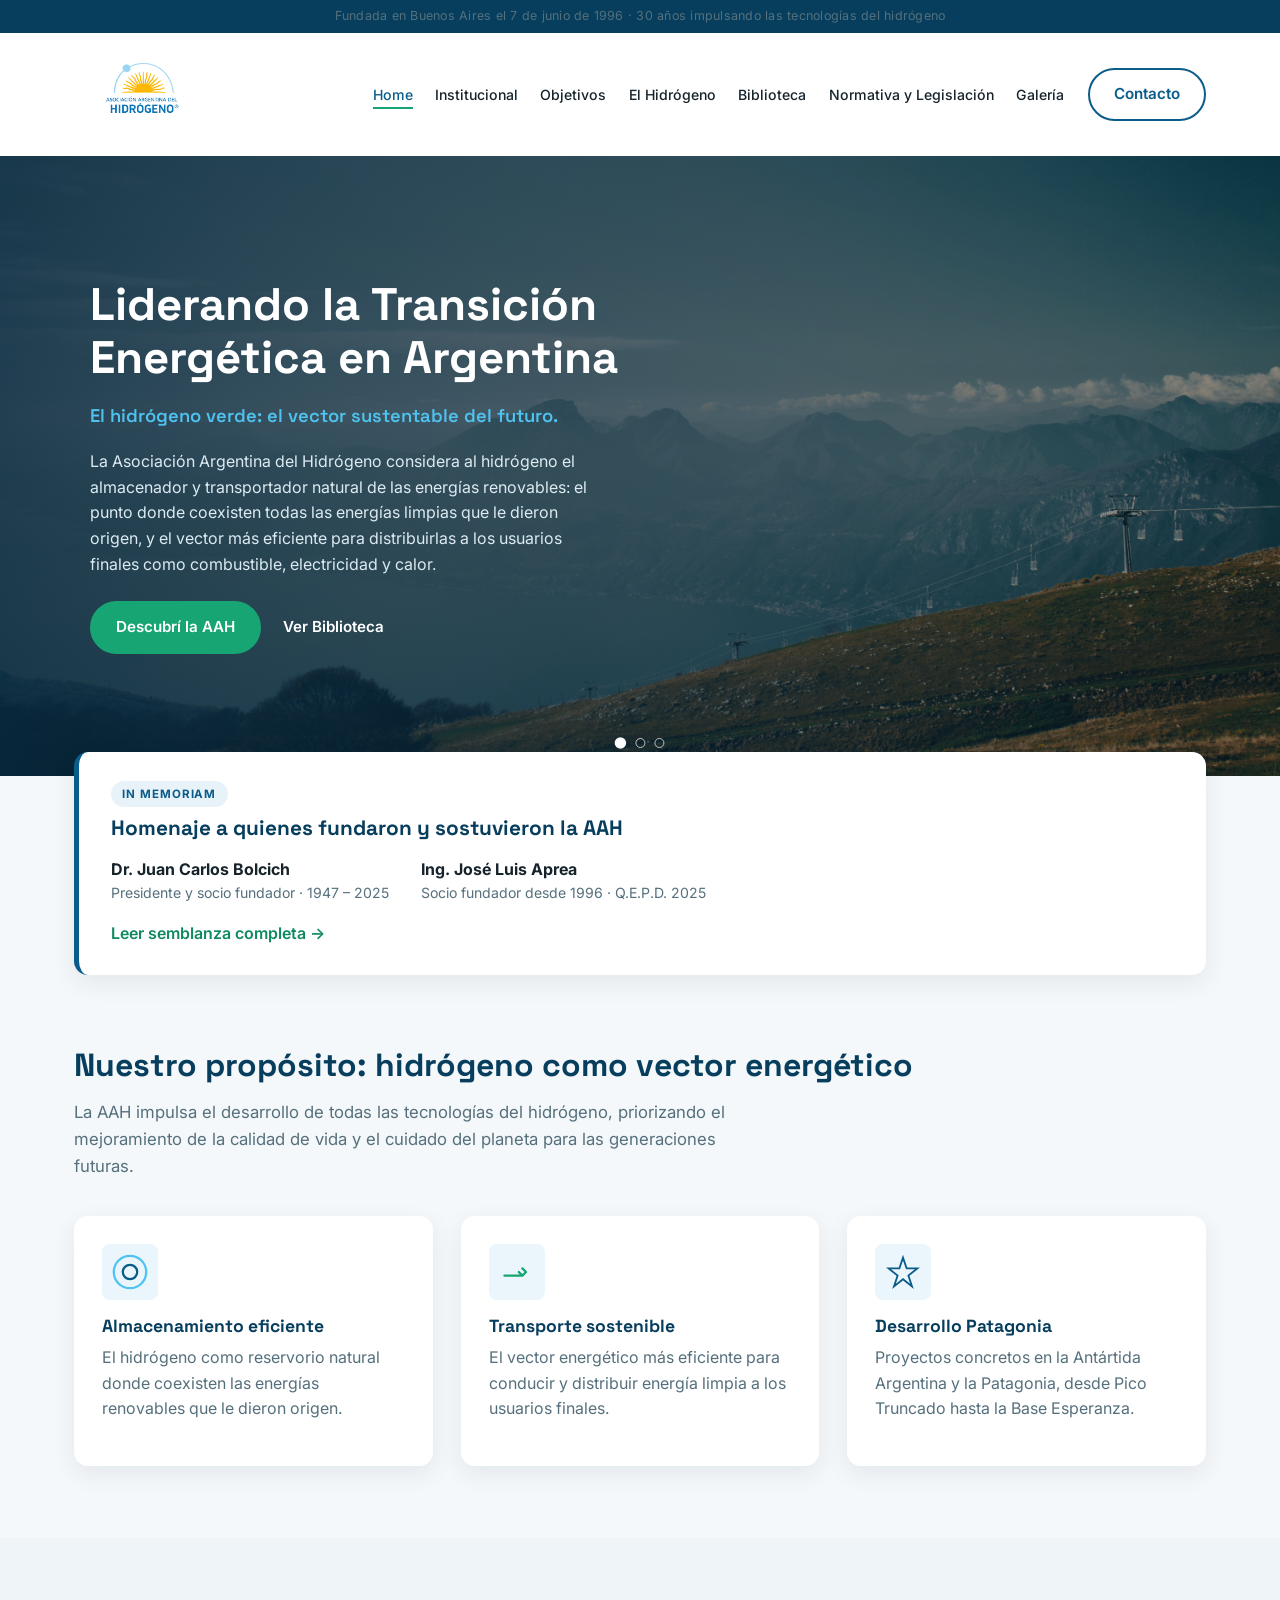
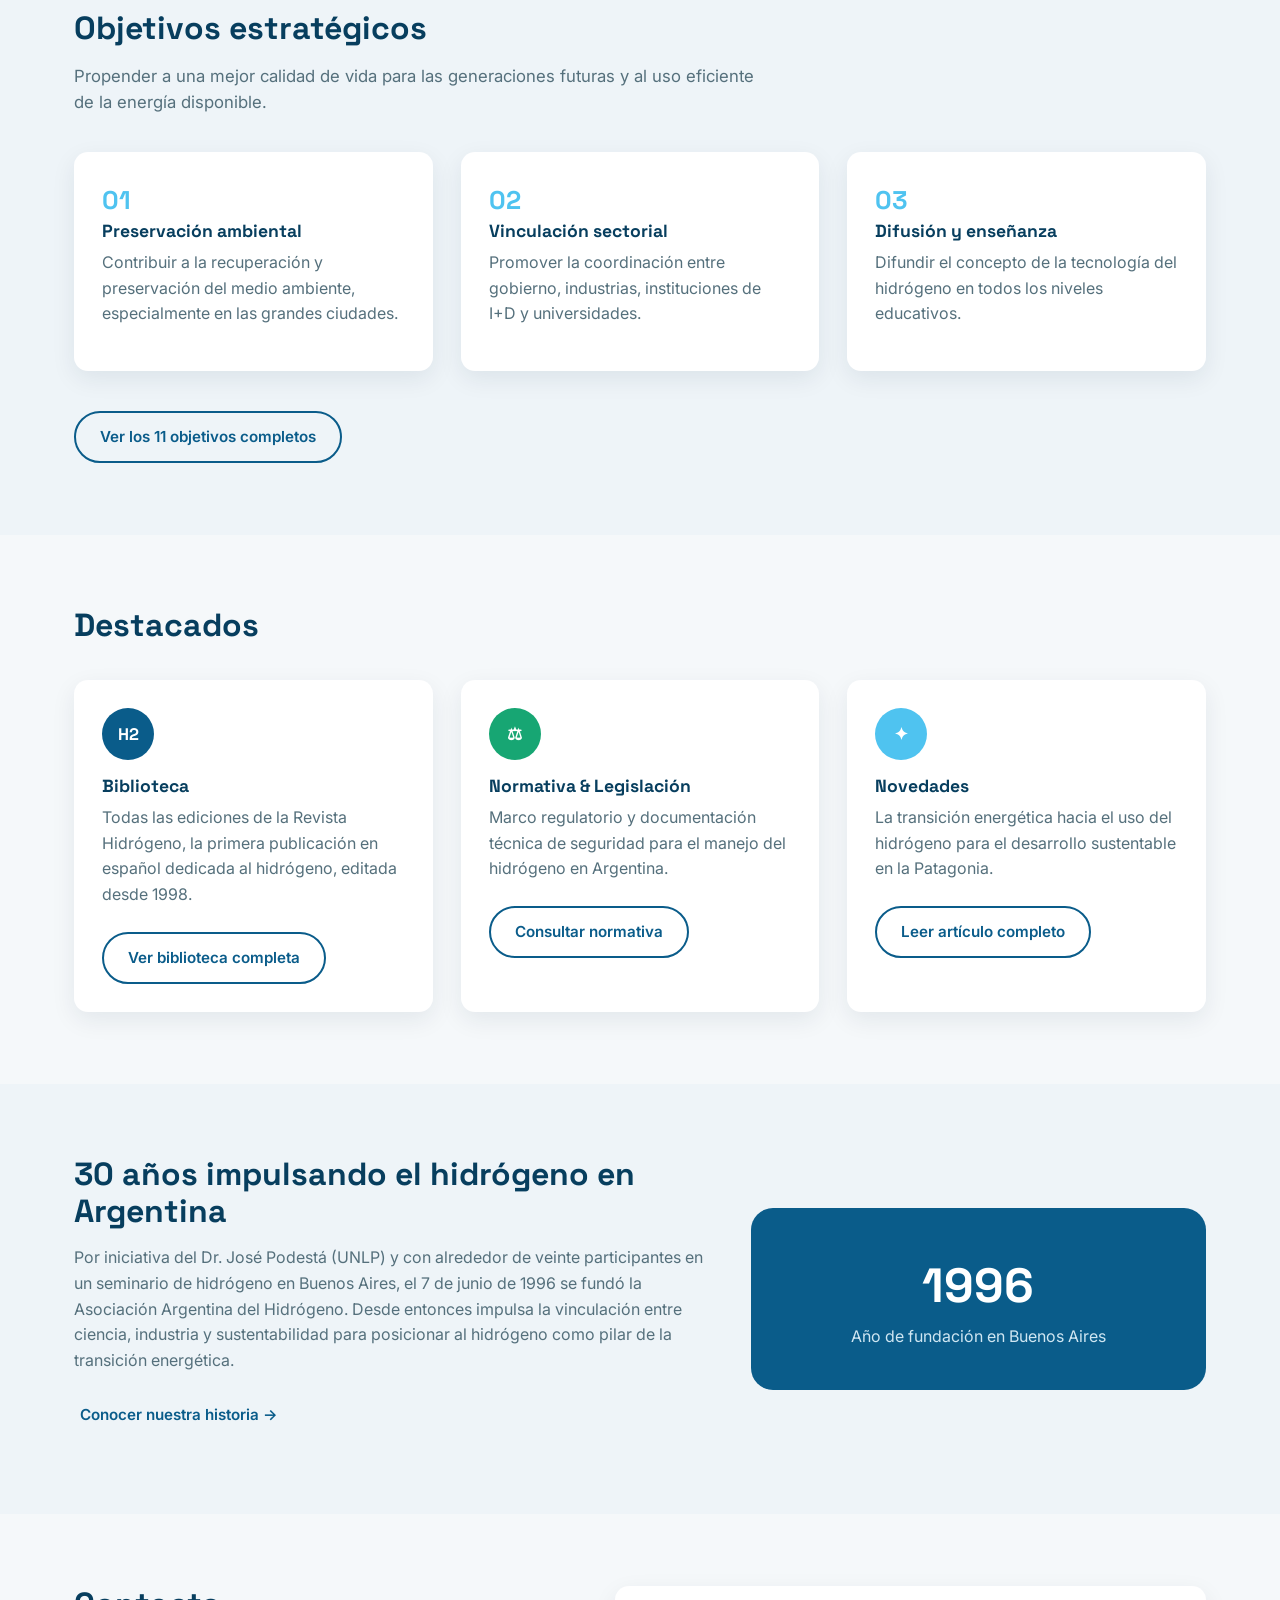
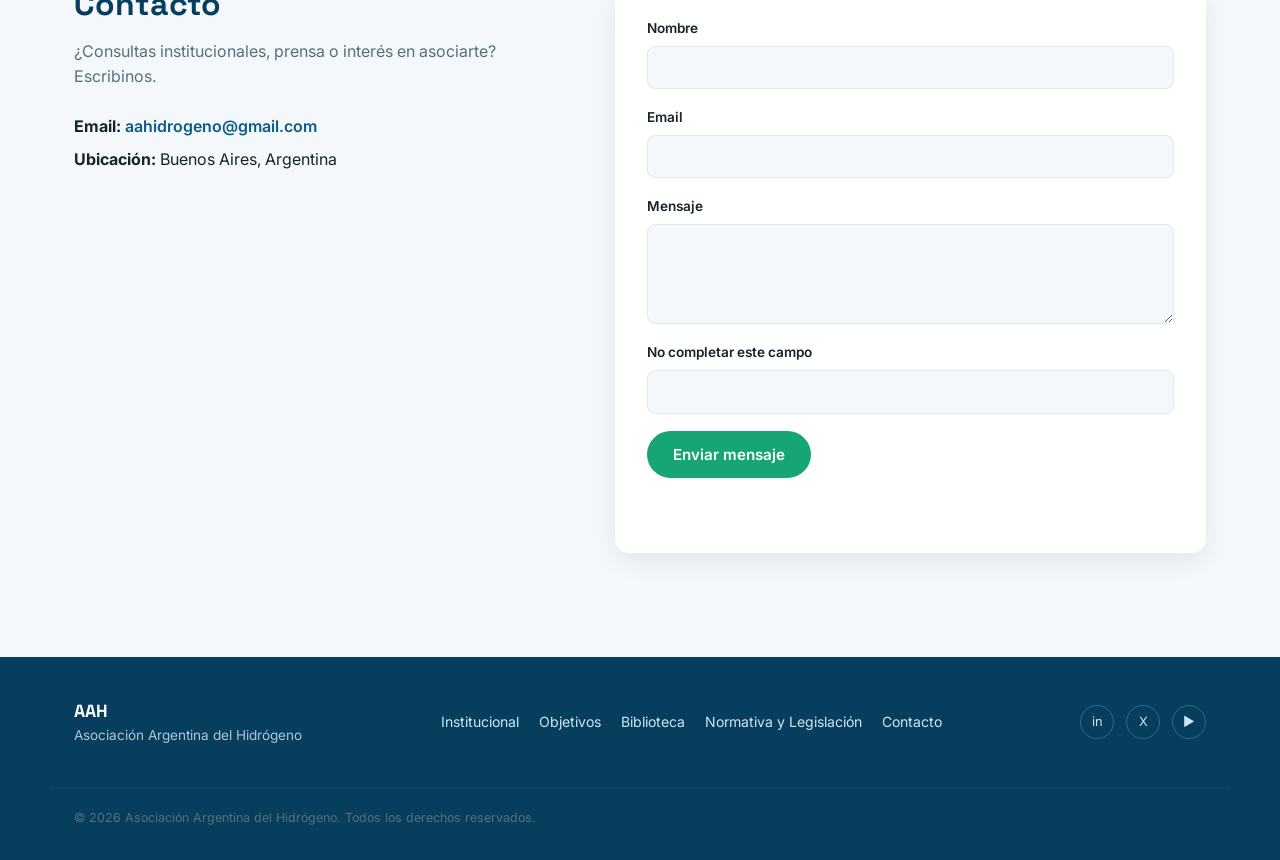
==== commit f32c2838: "changes" ====
--- a/index.html
+++ b/index.html
@@ -50,13 +50,12 @@
   </header>
 
   <main id="main">
-
     <!-- ===================== HERO ===================== -->
     <section class="hero">
       <div class="hero-slider" id="hero-slider">
-        <div class="hero-slide is-active" style="background-image:url('assets/img/hero-1.jpg')"></div>
-        <div class="hero-slide" style="background-image:url('assets/img/hero-2.jpg')"></div>
-        <div class="hero-slide" style="background-image:url('assets/img/hero-3.jpg')"></div>
+        <div class="hero-slide is-active" style="background-image:url('assets/img/hidrogeno1.jpg'); background-position: center 80%;"></div>
+        <div class="hero-slide" style="background-image:url('assets/img/hidrogeno2.jpg')"></div>
+        <div class="hero-slide" style="background-image:url('assets/img/hidrogeno3.jpg')"></div>
         <div class="hero-scrim" aria-hidden="true"></div>
       </div>
 
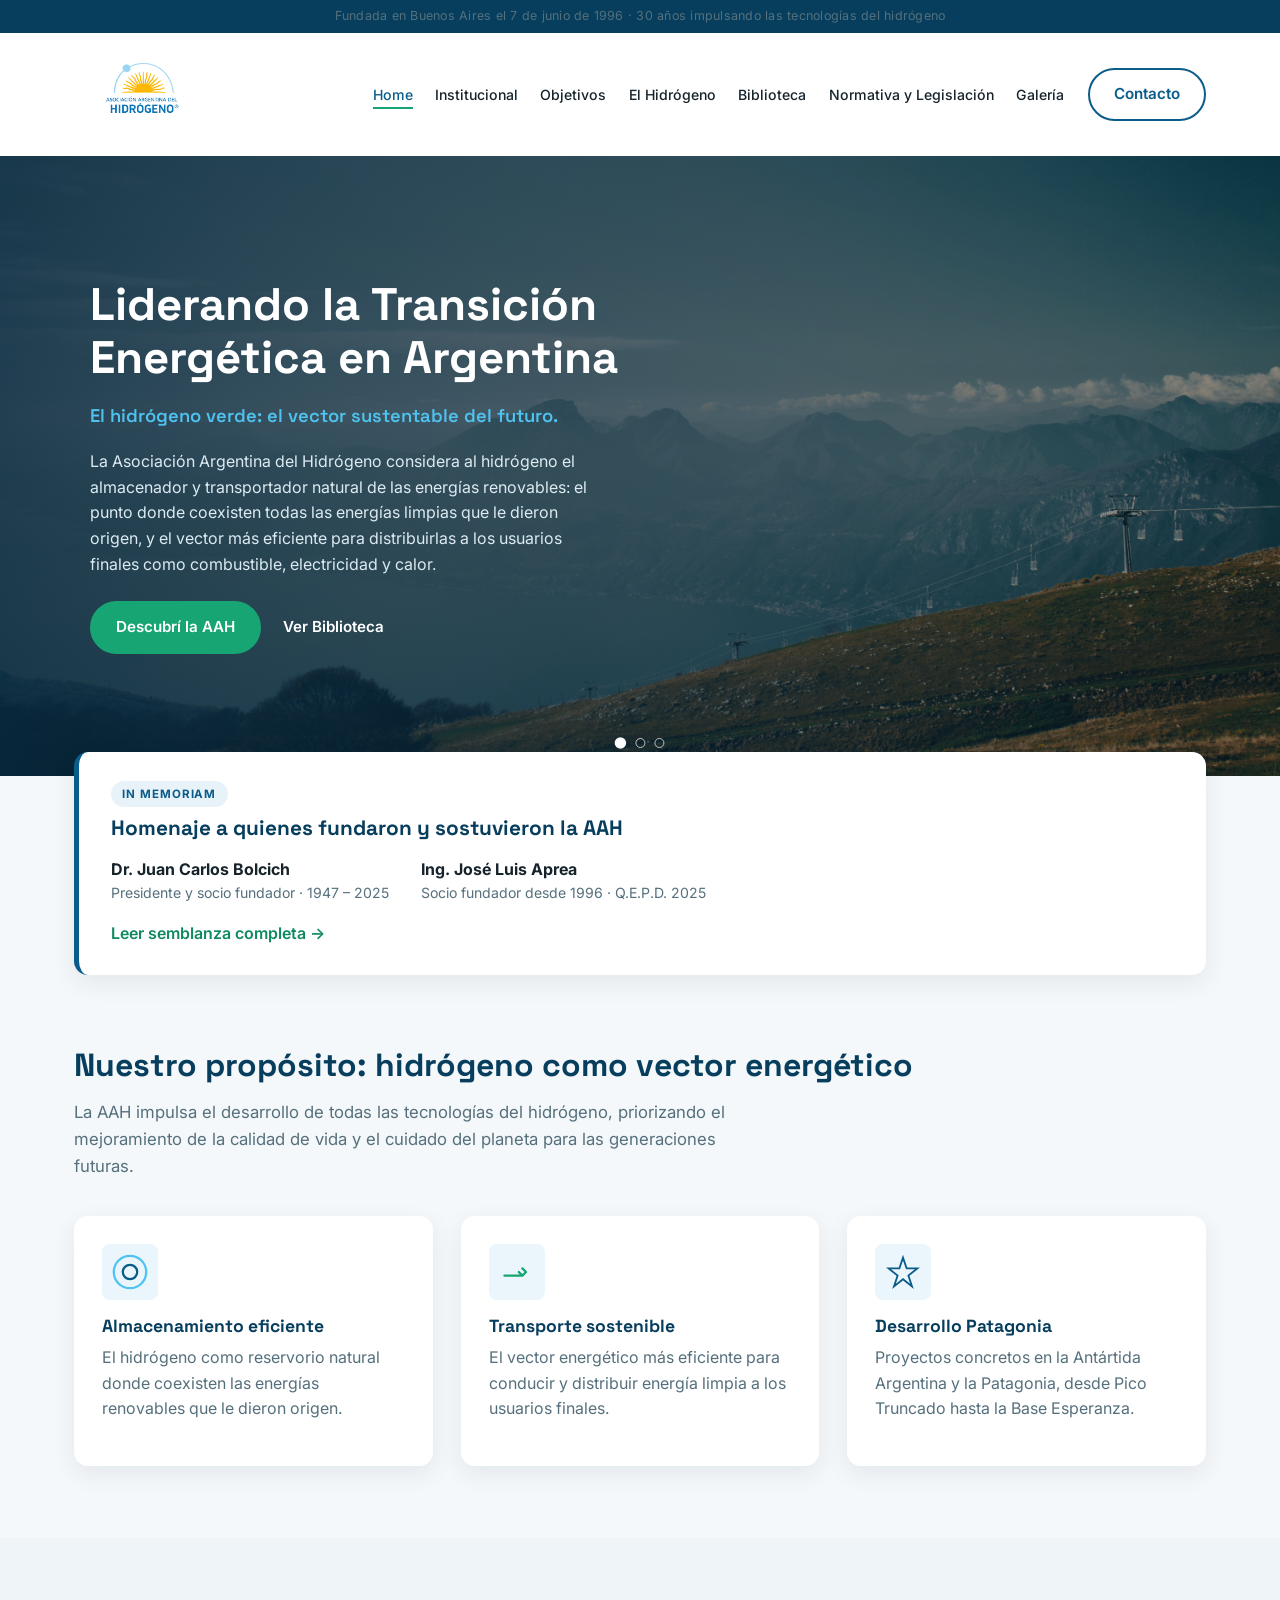
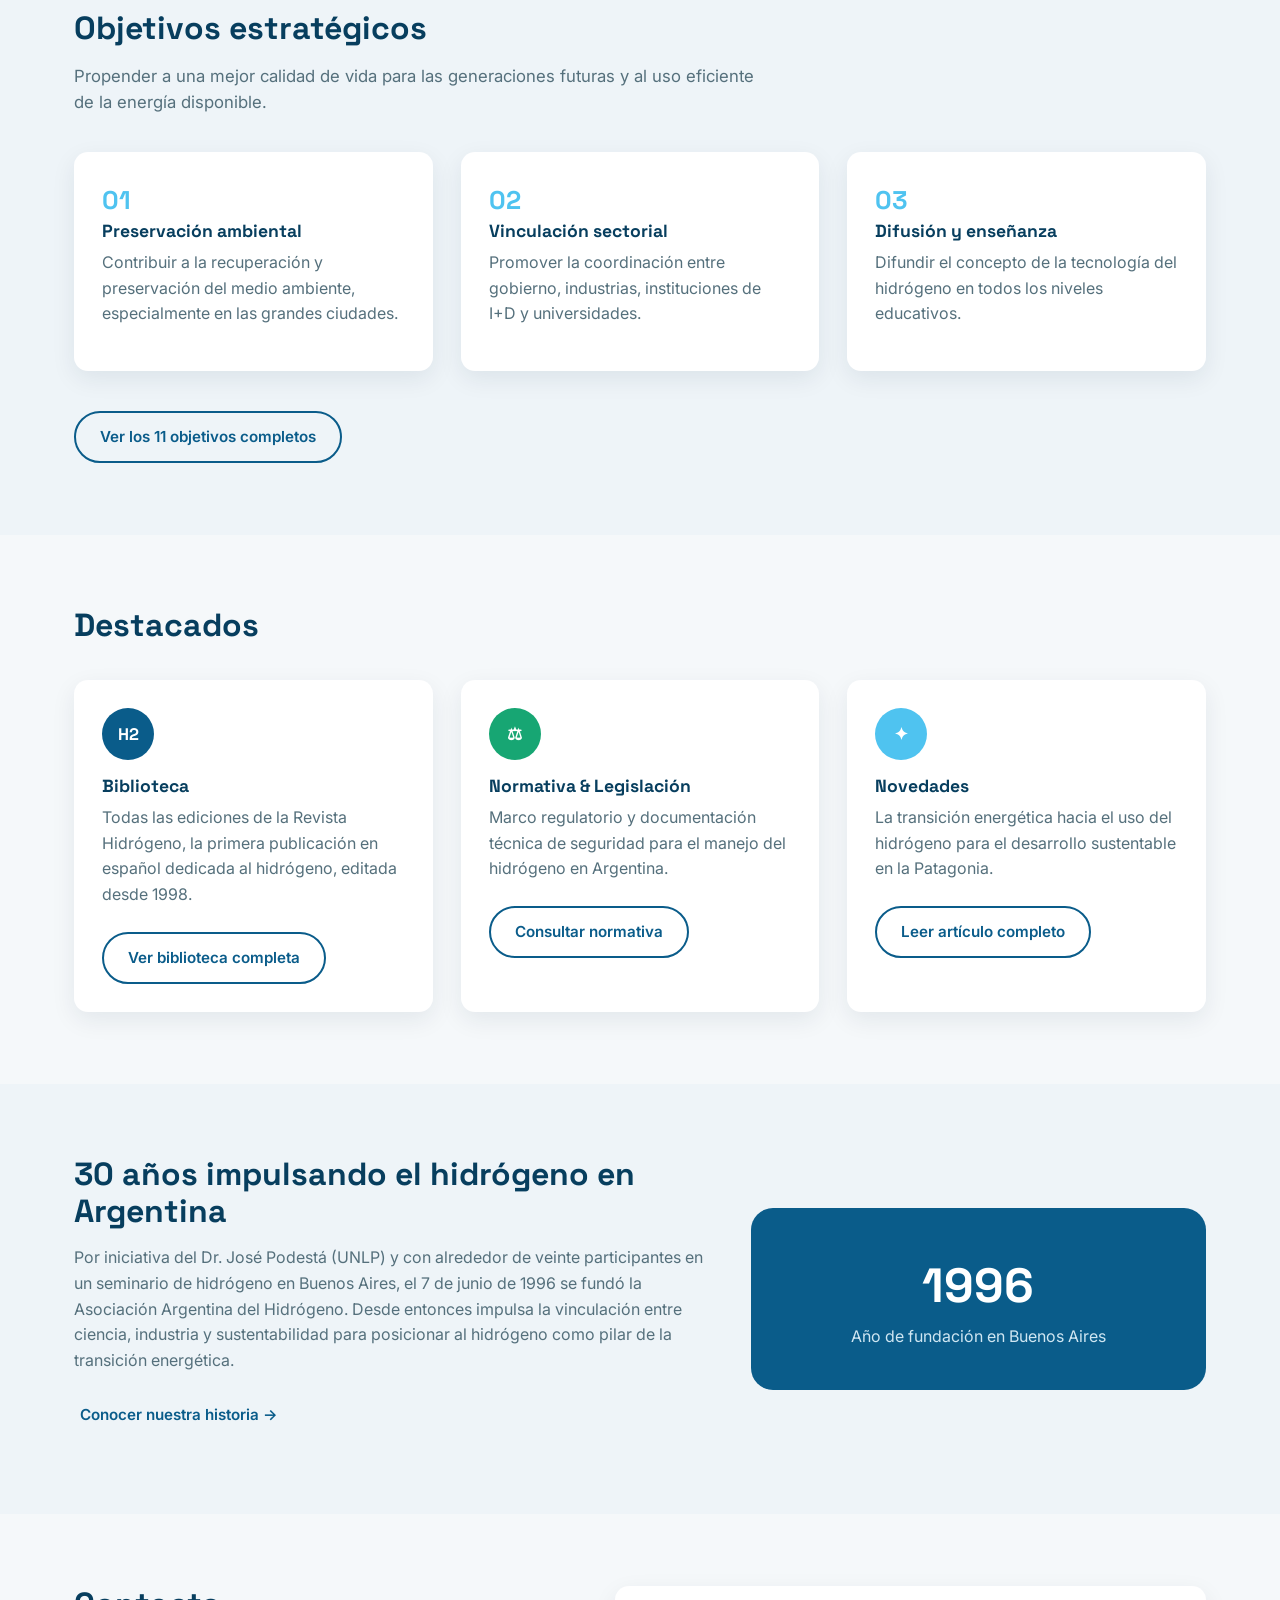
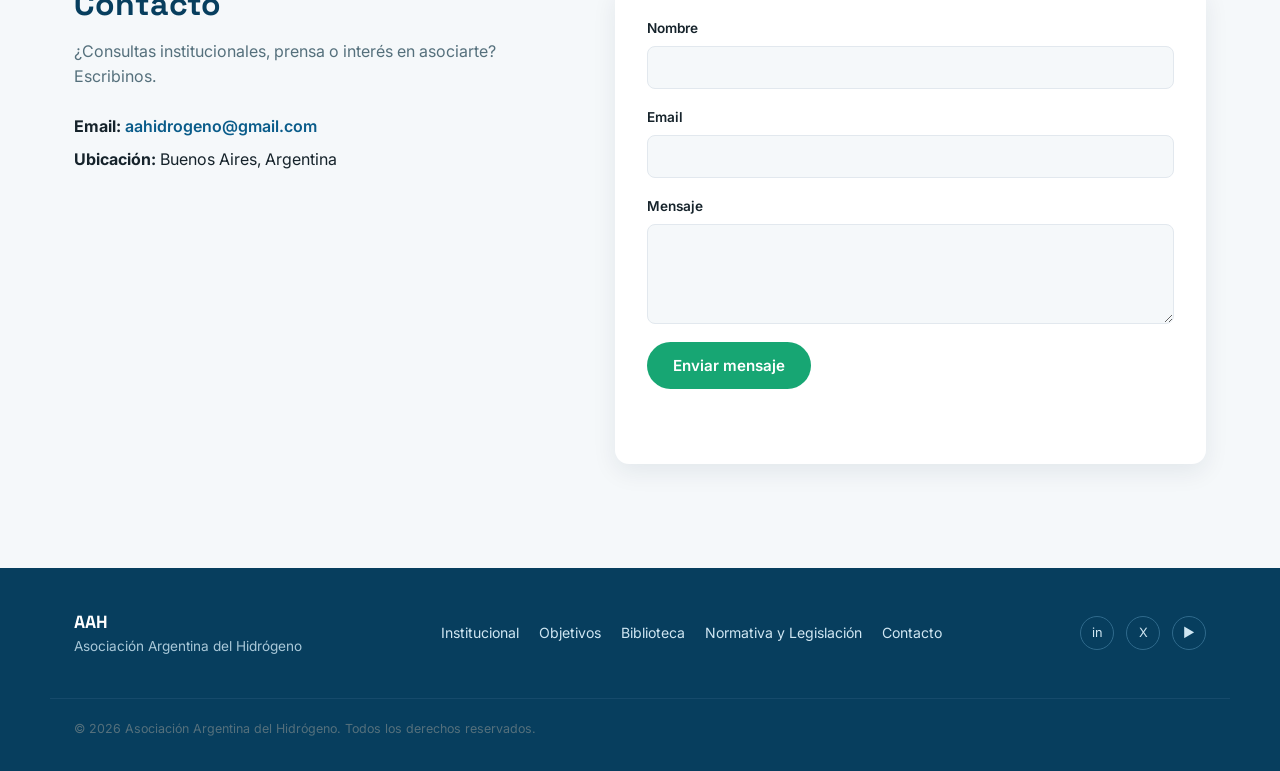
==== commit 1fa39fa9: "changes" ====
--- a/index.html
+++ b/index.html
@@ -243,7 +243,7 @@
             <textarea id="message" name="message" rows="4" required></textarea>
           </div>
           <!-- Honeypot anti-spam: invisible para personas, los bots suelen completarlo -->
-          <div class="form-row form-honeypot" aria-hidden="true">
+          <div style="display: none;" class="form-row form-honeypot" aria-hidden="true">
             <label for="website">No completar este campo</label>
             <input type="text" id="website" name="website" tabindex="-1" autocomplete="off">
           </div>
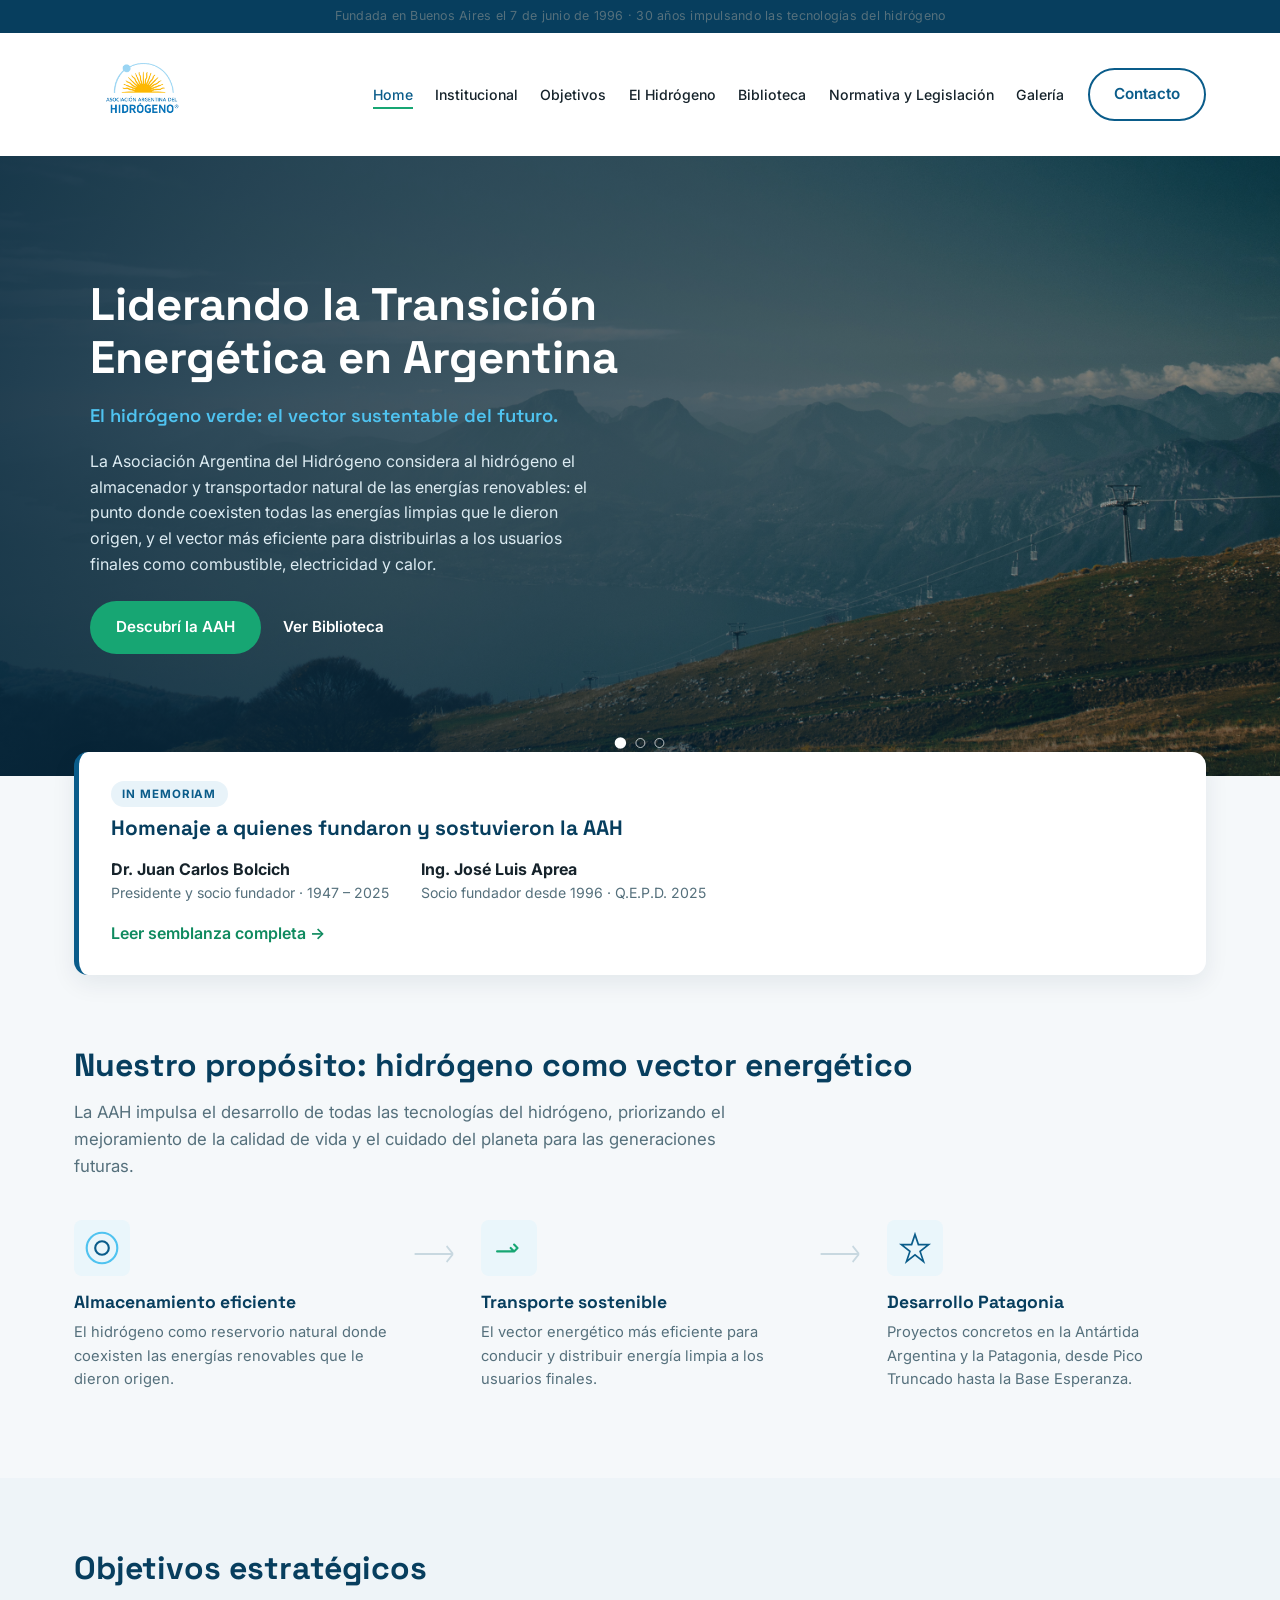
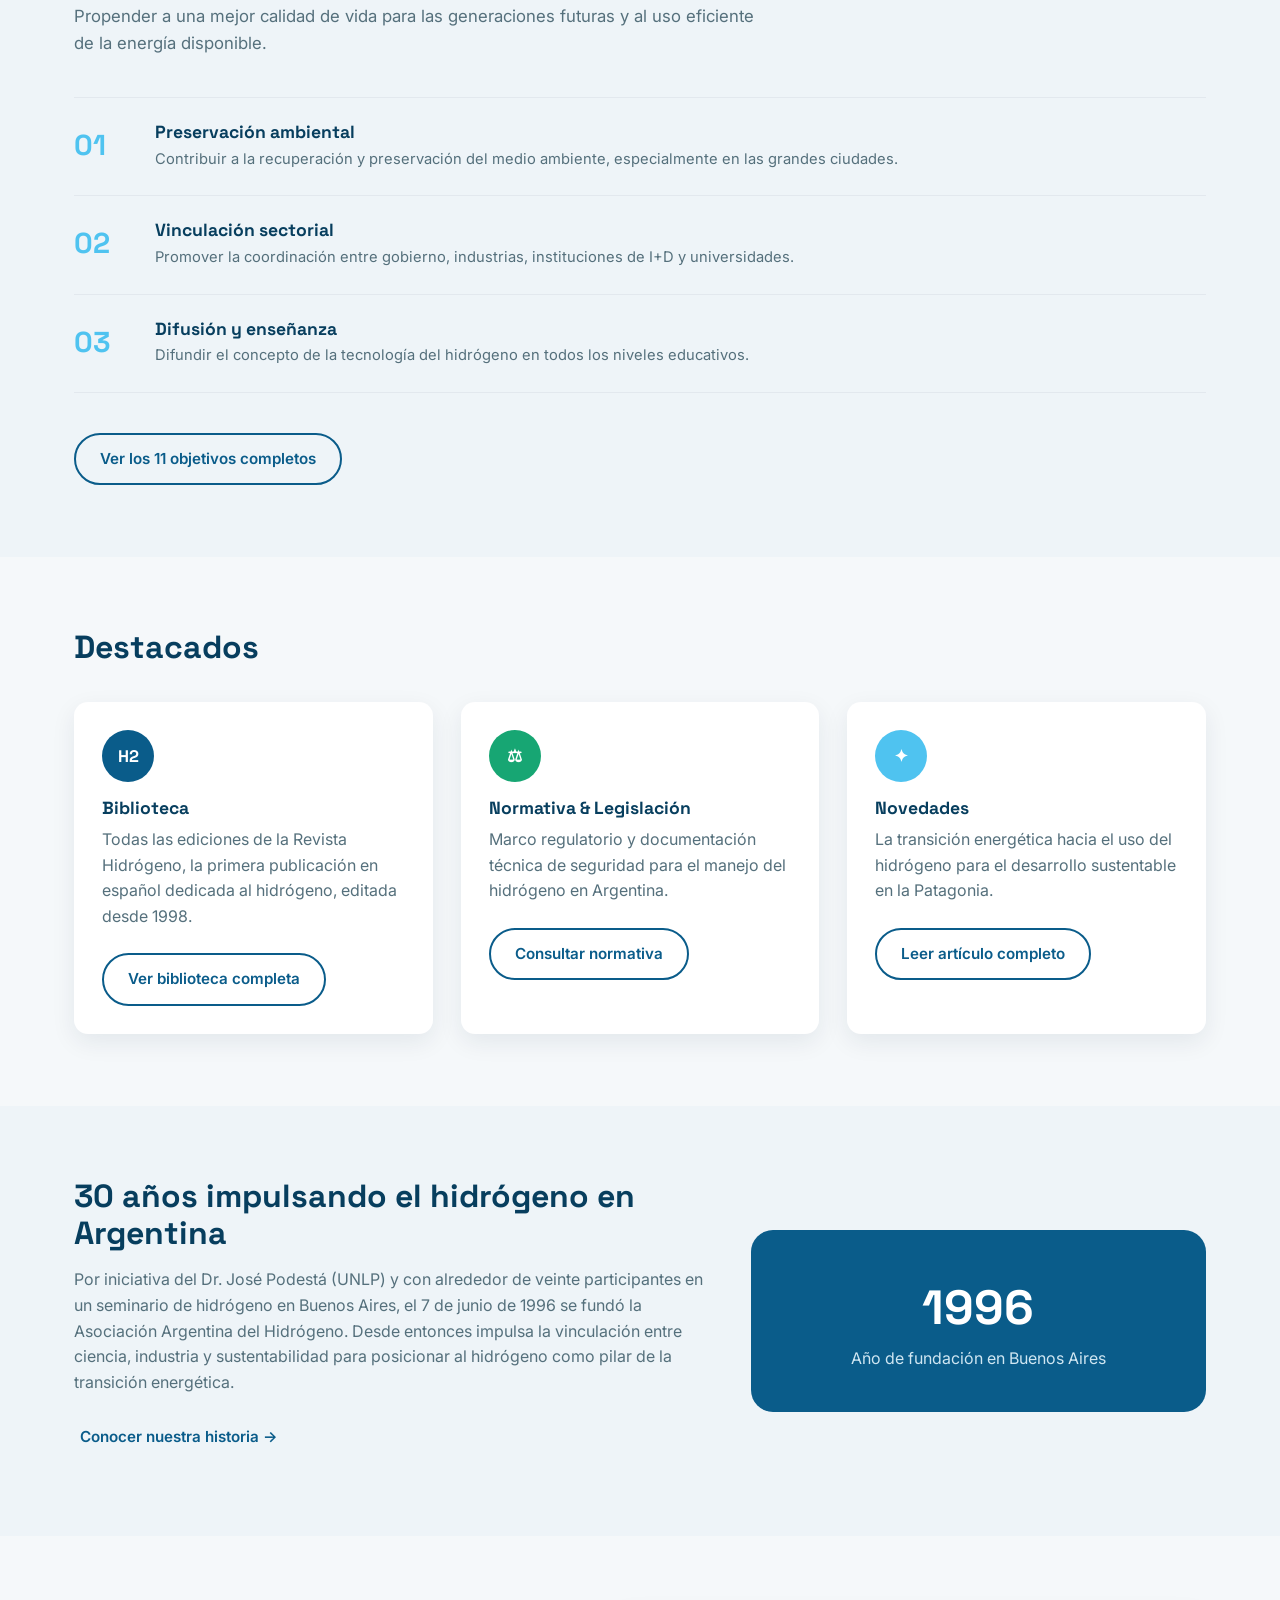
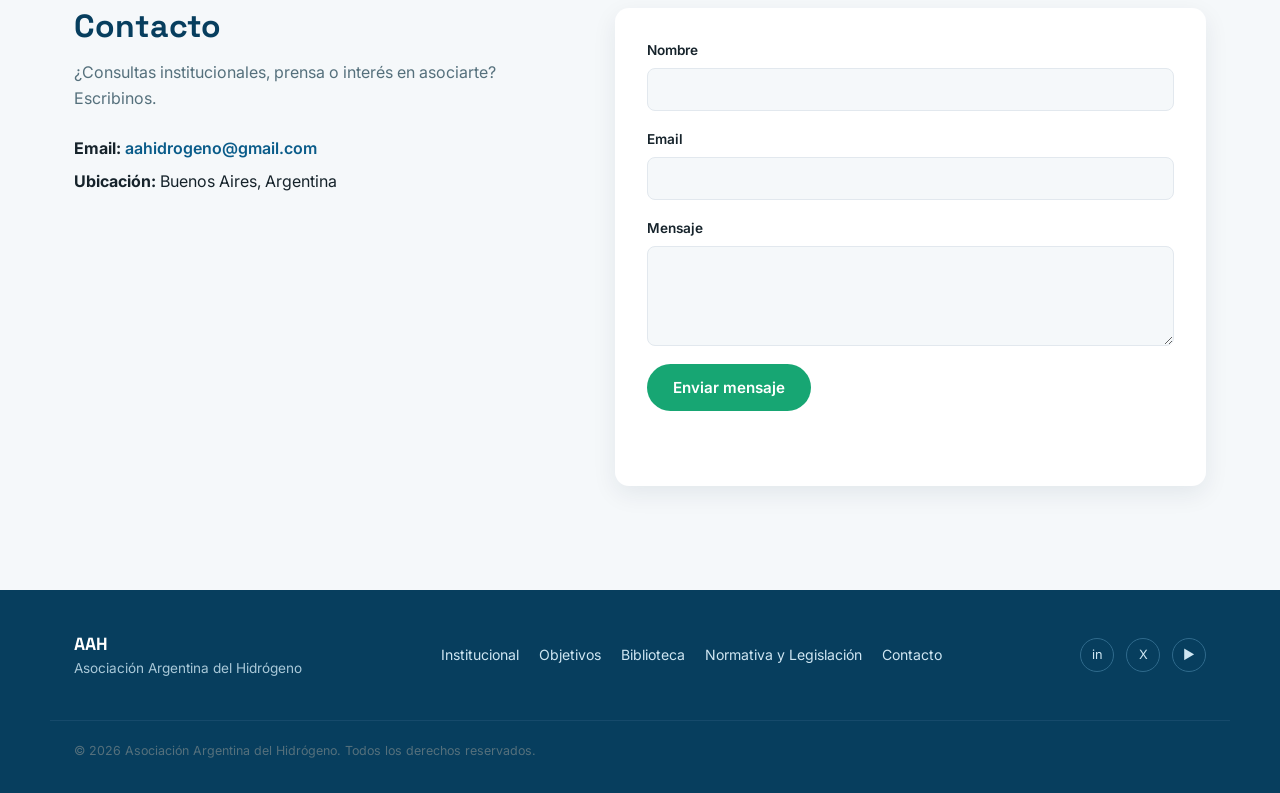
==== commit 1a20f4bd: "changes" ====
--- a/index.html
+++ b/index.html
@@ -10,6 +10,13 @@
   <link rel="preconnect" href="https://fonts.gstatic.com" crossorigin>
   <link href="https://fonts.googleapis.com/css2?family=Space+Grotesk:wght@500;600;700&family=Inter:wght@400;500;600;700&display=swap" rel="stylesheet">
 
+  <link rel="icon" type="image/x-icon" href="favicon.ico">
+  <link rel="icon" type="image/png" sizes="32x32" href="assets/img/favicon-32x32.png">
+  <link rel="icon" type="image/png" sizes="16x16" href="assets/img/favicon-16x16.png">
+  <link rel="apple-touch-icon" sizes="180x180" href="assets/img/apple-touch-icon.png">
+  <link rel="manifest" href="site.webmanifest">
+  <meta name="theme-color" content="#0a5c8a">
+ 
   <link rel="stylesheet" href="styles/global.css">
   <link rel="stylesheet" href="styles/home.css">
 </head>
@@ -50,10 +57,11 @@
   </header>
 
   <main id="main">
+
     <!-- ===================== HERO ===================== -->
     <section class="hero">
       <div class="hero-slider" id="hero-slider">
-        <div class="hero-slide is-active" style="background-image:url('assets/img/hidrogeno1.jpg'); background-position: center 80%;"></div>
+        <div class="hero-slide is-active" style="background-image:url('assets/img/hidrogeno1.jpg'); background-position: center 90%"></div>
         <div class="hero-slide" style="background-image:url('assets/img/hidrogeno2.jpg')"></div>
         <div class="hero-slide" style="background-image:url('assets/img/hidrogeno3.jpg')"></div>
         <div class="hero-scrim" aria-hidden="true"></div>
@@ -111,30 +119,34 @@
           mejoramiento de la calidad de vida y el cuidado del planeta para las generaciones futuras.
         </p>
 
-        <div class="cards-grid three">
-          <article class="feature-card reveal-target">
-            <div class="feature-icon" aria-hidden="true">
-              <svg viewBox="0 0 40 40" width="36" height="36"><circle cx="20" cy="20" r="18" fill="none" stroke="#4fc3f0" stroke-width="2.5"/><path d="M12 20a8 8 0 1116 0 8 8 0 01-16 0z" fill="none" stroke="#0a5c8a" stroke-width="2.5"/></svg>
+        <div class="flow-strip">
+          <div class="flow-step reveal-target">
+            <div class="flow-icon" aria-hidden="true">
+              <svg viewBox="0 0 40 40" width="34" height="34"><circle cx="20" cy="20" r="18" fill="none" stroke="#4fc3f0" stroke-width="2.5"/><path d="M12 20a8 8 0 1116 0 8 8 0 01-16 0z" fill="none" stroke="#0a5c8a" stroke-width="2.5"/></svg>
             </div>
             <h3>Almacenamiento eficiente</h3>
             <p>El hidrógeno como reservorio natural donde coexisten las energías renovables que le dieron origen.</p>
-          </article>
-
-          <article class="feature-card reveal-target">
-            <div class="feature-icon" aria-hidden="true">
-              <svg viewBox="0 0 40 40" width="36" height="36"><path d="M6 24h20l-4-4M26 16l4 4-4 4" stroke="#17a673" stroke-width="2.5" fill="none" stroke-linecap="round" stroke-linejoin="round"/></svg>
+          </div>
+
+          <div class="flow-connector" aria-hidden="true"><svg viewBox="0 0 60 24" preserveAspectRatio="none"><path d="M2 12h48M50 12l-8-8M50 12l-8 8" fill="none" stroke="#c8d8e0" stroke-width="2"/></svg></div>
+
+          <div class="flow-step reveal-target">
+            <div class="flow-icon" aria-hidden="true">
+              <svg viewBox="0 0 40 40" width="34" height="34"><path d="M6 24h20l-4-4M26 16l4 4-4 4" stroke="#17a673" stroke-width="2.5" fill="none" stroke-linecap="round" stroke-linejoin="round"/></svg>
             </div>
             <h3>Transporte sostenible</h3>
             <p>El vector energético más eficiente para conducir y distribuir energía limpia a los usuarios finales.</p>
-          </article>
-
-          <article class="feature-card reveal-target">
-            <div class="feature-icon" aria-hidden="true">
-              <svg viewBox="0 0 40 40" width="36" height="36"><path d="M20 4l4 12h12l-10 8 4 12-10-8-10 8 4-12-10-8h12z" fill="none" stroke="#0a5c8a" stroke-width="2"/></svg>
+          </div>
+
+          <div class="flow-connector" aria-hidden="true"><svg viewBox="0 0 60 24" preserveAspectRatio="none"><path d="M2 12h48M50 12l-8-8M50 12l-8 8" fill="none" stroke="#c8d8e0" stroke-width="2"/></svg></div>
+
+          <div class="flow-step reveal-target">
+            <div class="flow-icon" aria-hidden="true">
+              <svg viewBox="0 0 40 40" width="34" height="34"><path d="M20 4l4 12h12l-10 8 4 12-10-8-10 8 4-12-10-8h12z" fill="none" stroke="#0a5c8a" stroke-width="2"/></svg>
             </div>
             <h3>Desarrollo Patagonia</h3>
             <p>Proyectos concretos en la Antártida Argentina y la Patagonia, desde Pico Truncado hasta la Base Esperanza.</p>
-          </article>
+          </div>
         </div>
       </div>
     </section>
@@ -145,22 +157,28 @@
         <h2 class="section-title">Objetivos estratégicos</h2>
         <p class="section-lead">Propender a una mejor calidad de vida para las generaciones futuras y al uso eficiente de la energía disponible.</p>
 
-        <div class="cards-grid three">
-          <article class="obj-card reveal-target">
-            <span class="obj-number">01</span>
-            <h3>Preservación ambiental</h3>
-            <p>Contribuir a la recuperación y preservación del medio ambiente, especialmente en las grandes ciudades.</p>
-          </article>
-          <article class="obj-card reveal-target">
-            <span class="obj-number">02</span>
-            <h3>Vinculación sectorial</h3>
-            <p>Promover la coordinación entre gobierno, industrias, instituciones de I+D y universidades.</p>
-          </article>
-          <article class="obj-card reveal-target">
-            <span class="obj-number">03</span>
-            <h3>Difusión y enseñanza</h3>
-            <p>Difundir el concepto de la tecnología del hidrógeno en todos los niveles educativos.</p>
-          </article>
+        <div class="obj-strip">
+          <div class="obj-strip-item reveal-target">
+            <span class="obj-strip-number">01</span>
+            <div>
+              <h3>Preservación ambiental</h3>
+              <p>Contribuir a la recuperación y preservación del medio ambiente, especialmente en las grandes ciudades.</p>
+            </div>
+          </div>
+          <div class="obj-strip-item reveal-target">
+            <span class="obj-strip-number">02</span>
+            <div>
+              <h3>Vinculación sectorial</h3>
+              <p>Promover la coordinación entre gobierno, industrias, instituciones de I+D y universidades.</p>
+            </div>
+          </div>
+          <div class="obj-strip-item reveal-target">
+            <span class="obj-strip-number">03</span>
+            <div>
+              <h3>Difusión y enseñanza</h3>
+              <p>Difundir el concepto de la tecnología del hidrógeno en todos los niveles educativos.</p>
+            </div>
+          </div>
         </div>
 
         <a href="objetivos.html" class="btn btn-outline objetivos-cta">Ver los 11 objetivos completos</a>
@@ -243,7 +261,7 @@
             <textarea id="message" name="message" rows="4" required></textarea>
           </div>
           <!-- Honeypot anti-spam: invisible para personas, los bots suelen completarlo -->
-          <div style="display: none;" class="form-row form-honeypot" aria-hidden="true">
+          <div class="form-row form-honeypot" aria-hidden="true">
             <label for="website">No completar este campo</label>
             <input type="text" id="website" name="website" tabindex="-1" autocomplete="off">
           </div>
--- a/styles/home.css
+++ b/styles/home.css
@@ -120,34 +120,70 @@
 .memoriam-link:hover { text-decoration: underline; }
 
 /* =========================================================
-   Feature / Objetivos / Destacados cards
-   ========================================================= */
-.feature-card, .obj-card, .destacado-card {
+   Propósito — flujo conectado (ícono → línea → ícono)
+   ========================================================= */
+.flow-strip {
+  display: flex;
+  align-items: flex-start;
+  gap: 1.25rem;
+  margin-top: 2.5rem;
+}
+.flow-step { flex: 1; min-width: 0; }
+.flow-connector { flex-shrink: 0; width: 48px; margin-top: 22px; }
+.flow-connector svg { width: 100%; height: 24px; }
+
+.flow-icon {
+  width: 56px; height: 56px;
+  display: flex; align-items: center; justify-content: center;
+  background: #eaf6fb;
+  border-radius: var(--radius-sm);
+  margin-bottom: 1rem;
+}
+.flow-step h3 { font-size: 1.1rem; }
+.flow-step p { font-size: .92rem; }
+
+/* =========================================================
+   Objetivos preview — tira numerada (sin cajas)
+   ========================================================= */
+.obj-strip {
+  margin-top: 2.5rem;
+  display: flex;
+  flex-direction: column;
+}
+.obj-strip-item {
+  display: flex;
+  align-items: flex-start;
+  gap: 1.5rem;
+  padding-block: 1.5rem;
+  border-top: 1px solid var(--color-border);
+}
+.obj-strip-item:last-child { border-bottom: 1px solid var(--color-border); }
+.obj-strip-number {
+  flex-shrink: 0;
+  font-family: var(--font-display);
+  font-weight: 700;
+  color: var(--color-hydrogen);
+  font-size: 1.8rem;
+  width: 3ch;
+}
+.obj-strip-item h3 { font-size: 1.1rem; margin-bottom: .35rem; }
+.obj-strip-item p { font-size: .92rem; margin-bottom: 0; }
+
+/* =========================================================
+   Destacados
+   ========================================================= */
+.destacado-card {
   background: var(--color-surface);
   border-radius: var(--radius-md);
   padding: 1.75rem;
   box-shadow: var(--shadow-card);
   transition: transform var(--transition), box-shadow var(--transition);
 }
-.feature-card:hover, .obj-card:hover, .destacado-card:hover {
+.destacado-card:hover {
   transform: translateY(-4px);
   box-shadow: var(--shadow-card-hover);
 }
-.feature-icon {
-  width: 56px; height: 56px;
-  display: flex; align-items: center; justify-content: center;
-  background: #eaf6fb;
-  border-radius: var(--radius-sm);
-  margin-bottom: 1rem;
-}
-.feature-card h3, .obj-card h3, .destacado-card h3 { font-size: 1.1rem; }
-
-.obj-number {
-  font-family: var(--font-display);
-  font-weight: 700;
-  color: var(--color-hydrogen);
-  font-size: 1.6rem;
-}
+.destacado-card h3 { font-size: 1.1rem; }
 .objetivos-cta { margin-top: 2.5rem; }
 
 .destacado-icon {
@@ -224,6 +260,15 @@
   outline: none;
 }
 .form-row.has-error input, .form-row.has-error textarea { border-color: #d64545; }
+
+/* Honeypot: oculto para personas, visible para bots que completan todo */
+.form-honeypot {
+  position: absolute;
+  left: -9999px;
+  width: 1px;
+  height: 1px;
+  overflow: hidden;
+}
 .form-status { font-size: .88rem; margin-top: .75rem; min-height: 1.2em; }
 .form-status.success { color: var(--color-accent-dark); }
 .form-status.error { color: #d64545; }
@@ -233,11 +278,14 @@
    ========================================================= */
 @media (max-width: 960px) {
   .historia-grid, .contacto-grid { grid-template-columns: 1fr; }
+  .flow-strip { flex-direction: column; }
+  .flow-connector { display: none; }
 }
 
 @media (max-width: 600px) {
   .hero { min-height: 520px; }
   .hero-scrim { background: linear-gradient(180deg, rgba(7,42,64,.55) 0%, rgba(7,42,64,.85) 75%); }
+  .obj-strip-item { gap: 1rem; }
 }
 
 @media (max-width: 520px) {
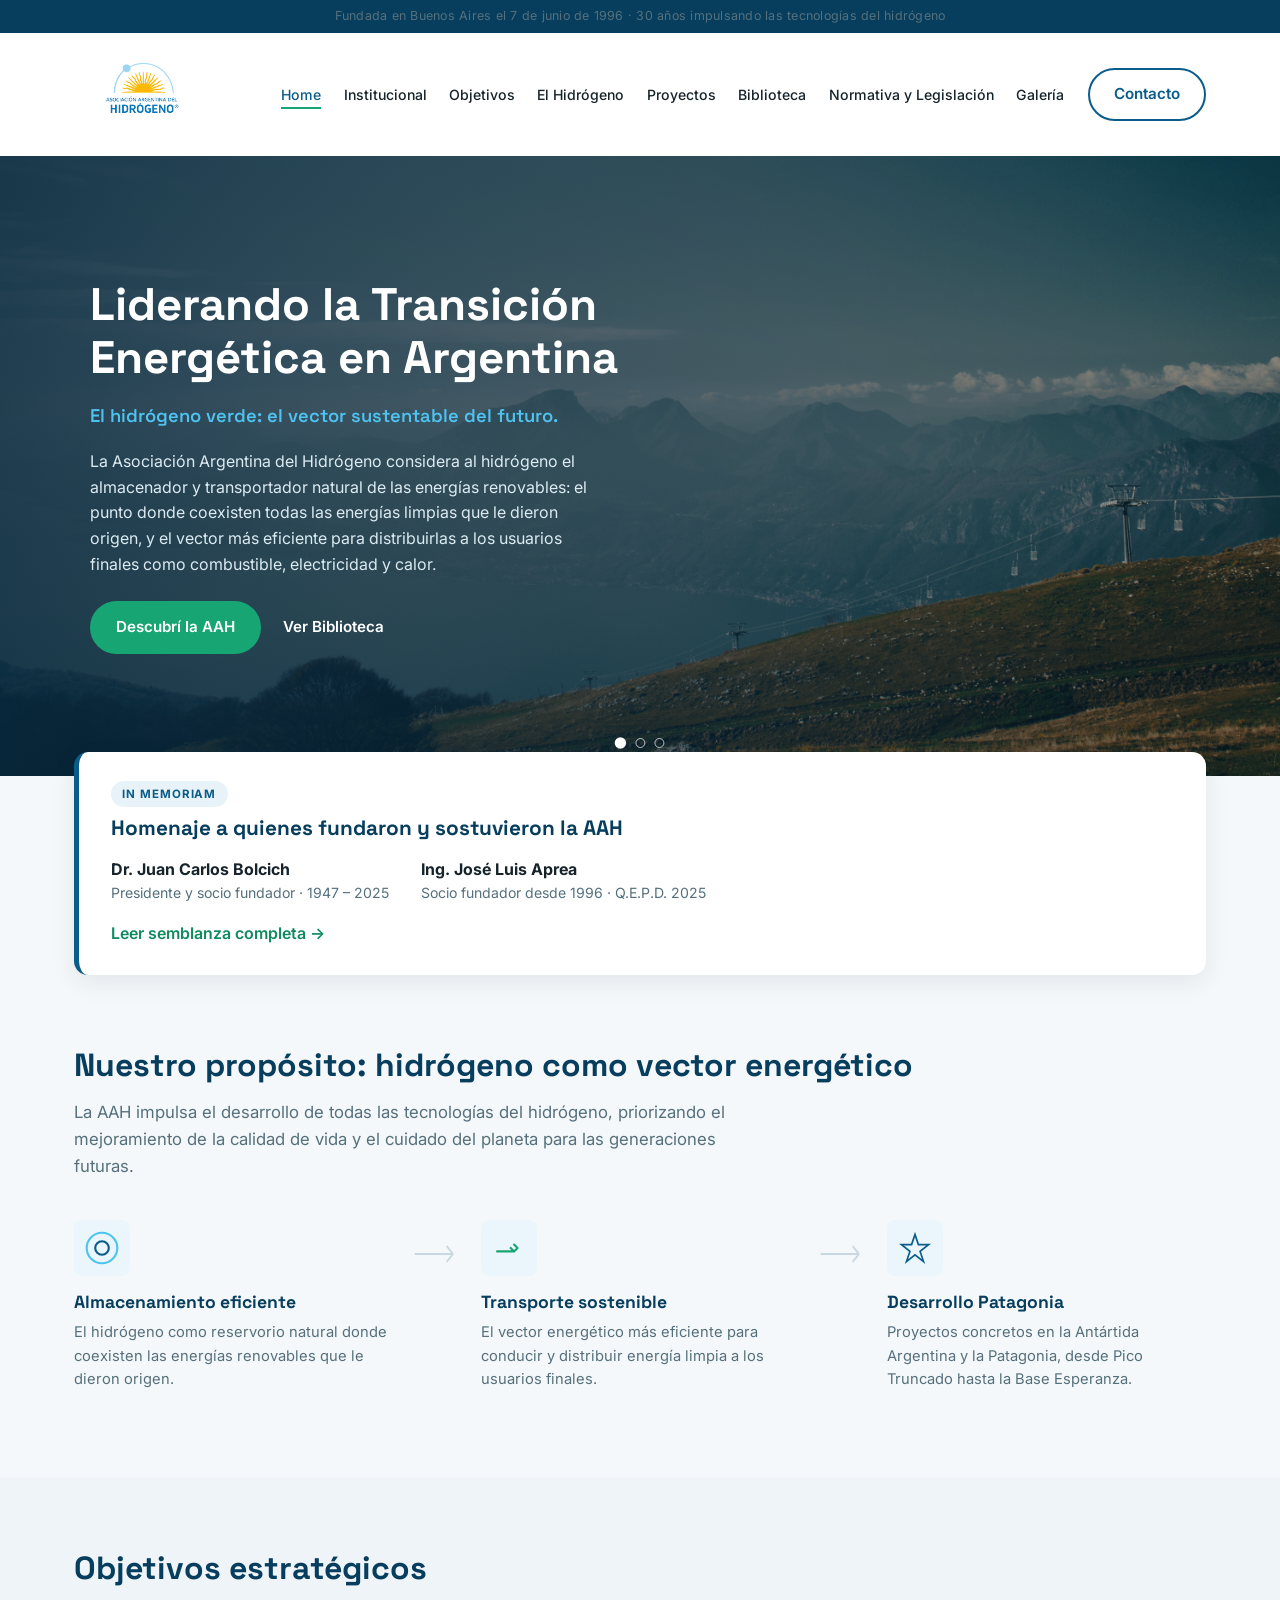
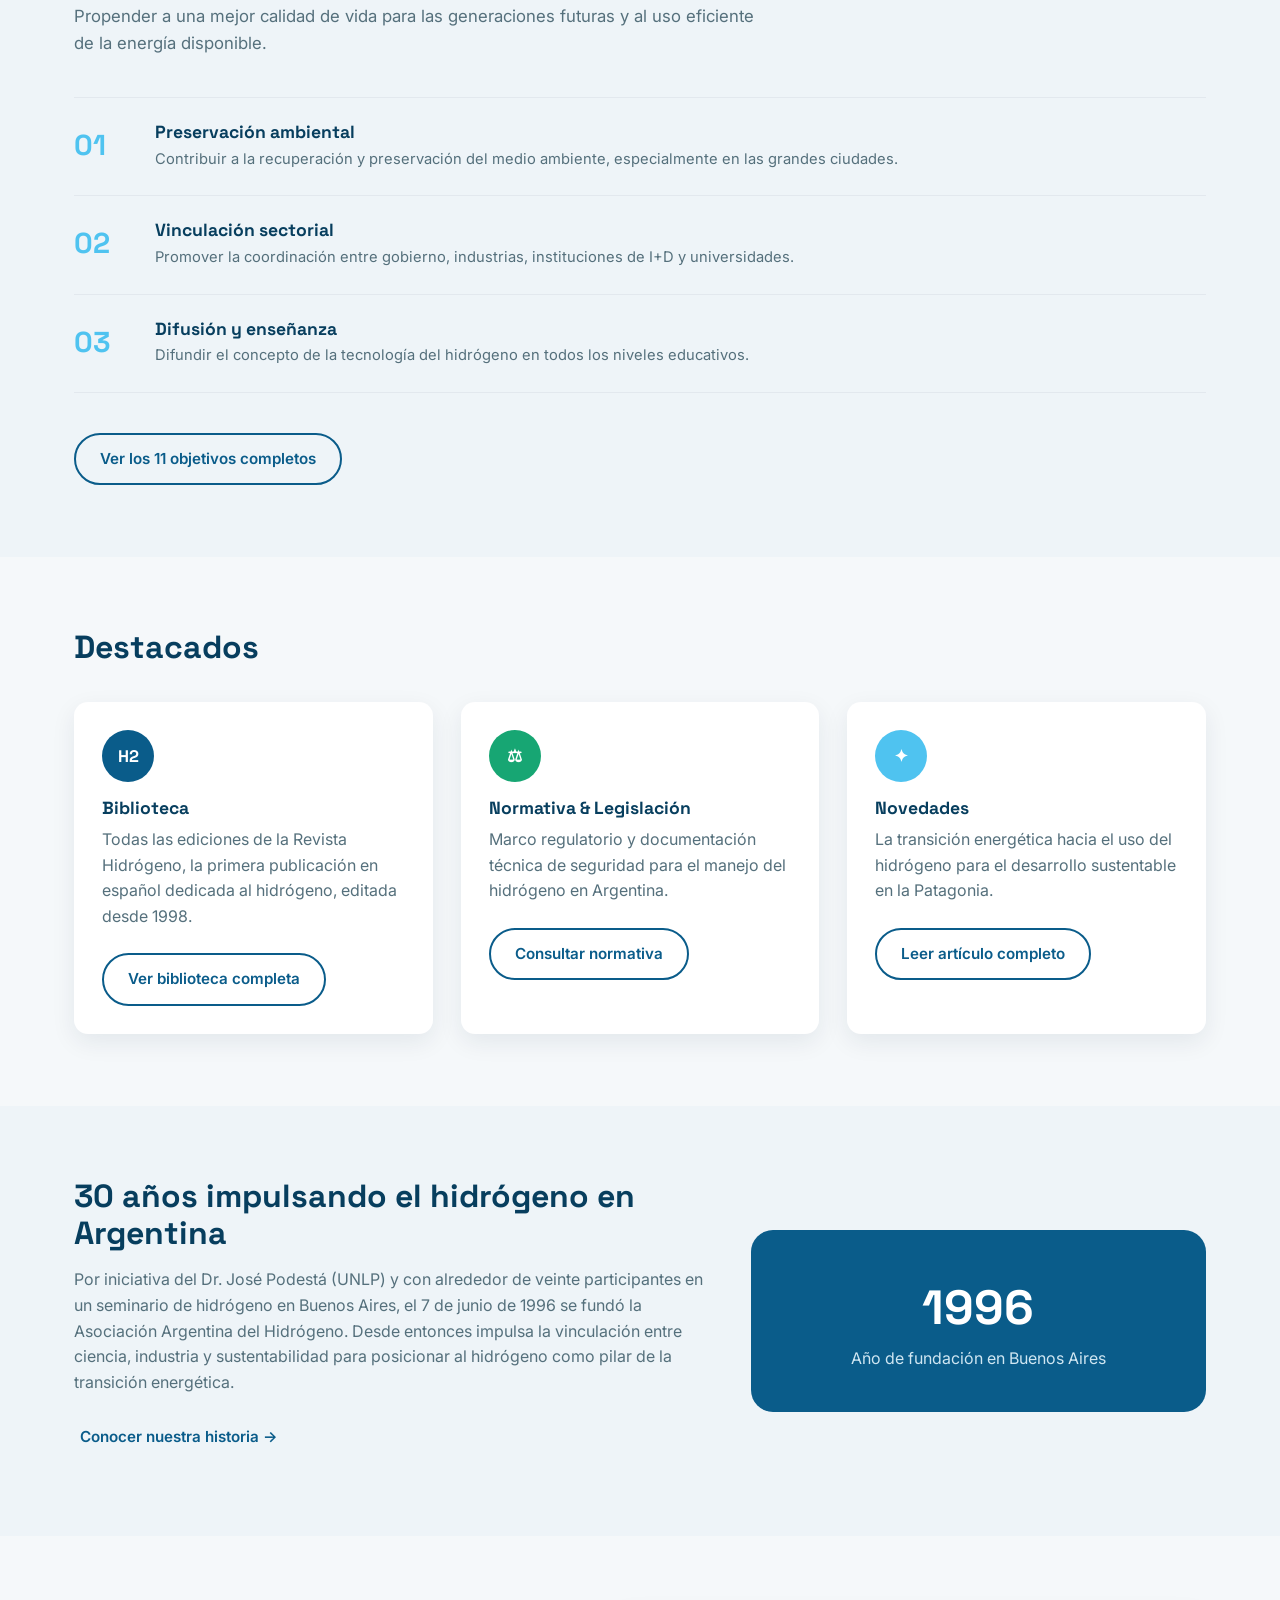
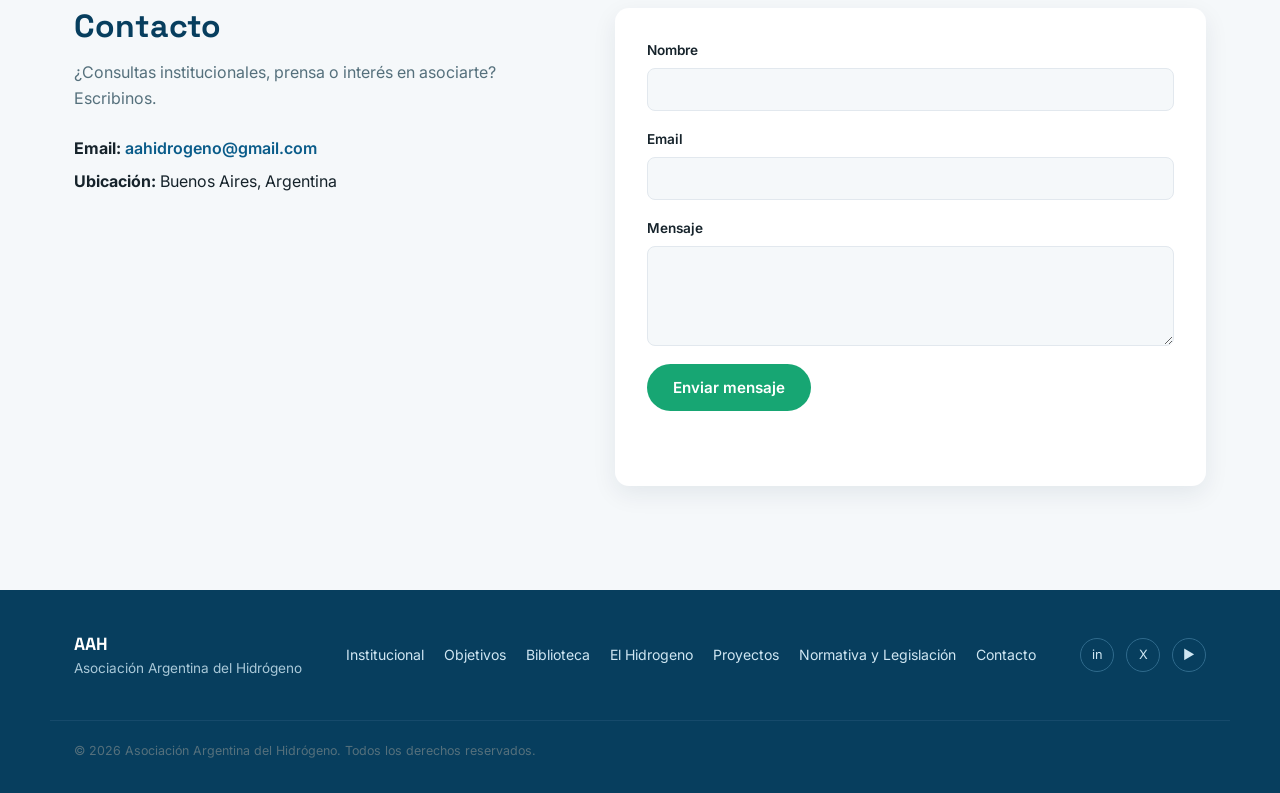
==== commit 82a39350: "proyectos" ====
--- a/index.html
+++ b/index.html
@@ -47,6 +47,7 @@
           <li><a href="institucional.html">Institucional</a></li>
           <li><a href="objetivos.html">Objetivos</a></li>
           <li><a href="el-hidrogeno.html">El Hidrógeno</a></li>
+          <li><a href="proyectos.html">Proyectos</a></li>
           <li><a href="biblioteca.html">Biblioteca</a></li>
           <li><a href="normativa.html">Normativa y Legislación</a></li>
           <li><a href="galeria.html">Galería</a></li>
@@ -285,6 +286,8 @@
         <a href="institucional.html">Institucional</a>
         <a href="objetivos.html">Objetivos</a>
         <a href="biblioteca.html">Biblioteca</a>
+        <a href="el-hidrogeno.html">El Hidrogeno</a>
+        <a href="proyectos.html">Proyectos</a>
         <a href="normativa.html">Normativa y Legislación</a>
         <a href="#contacto">Contacto</a>
       </nav>
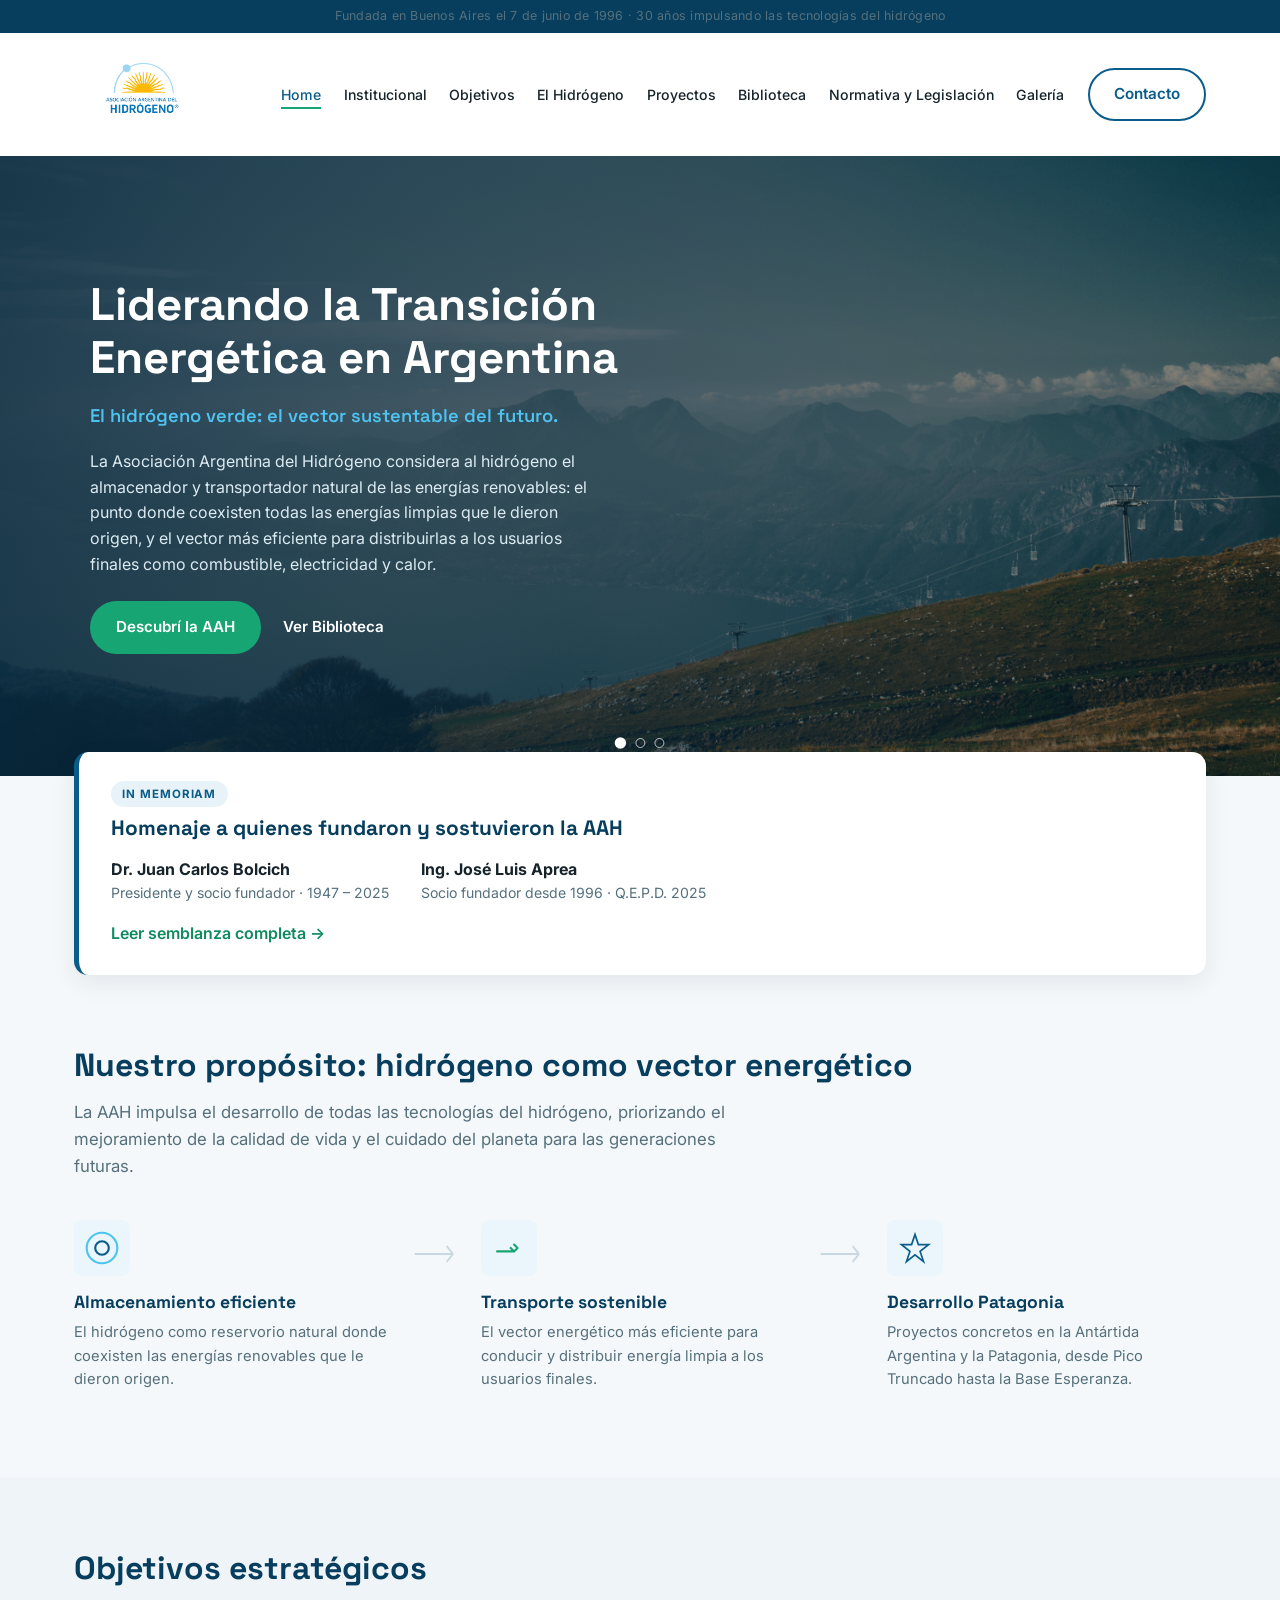
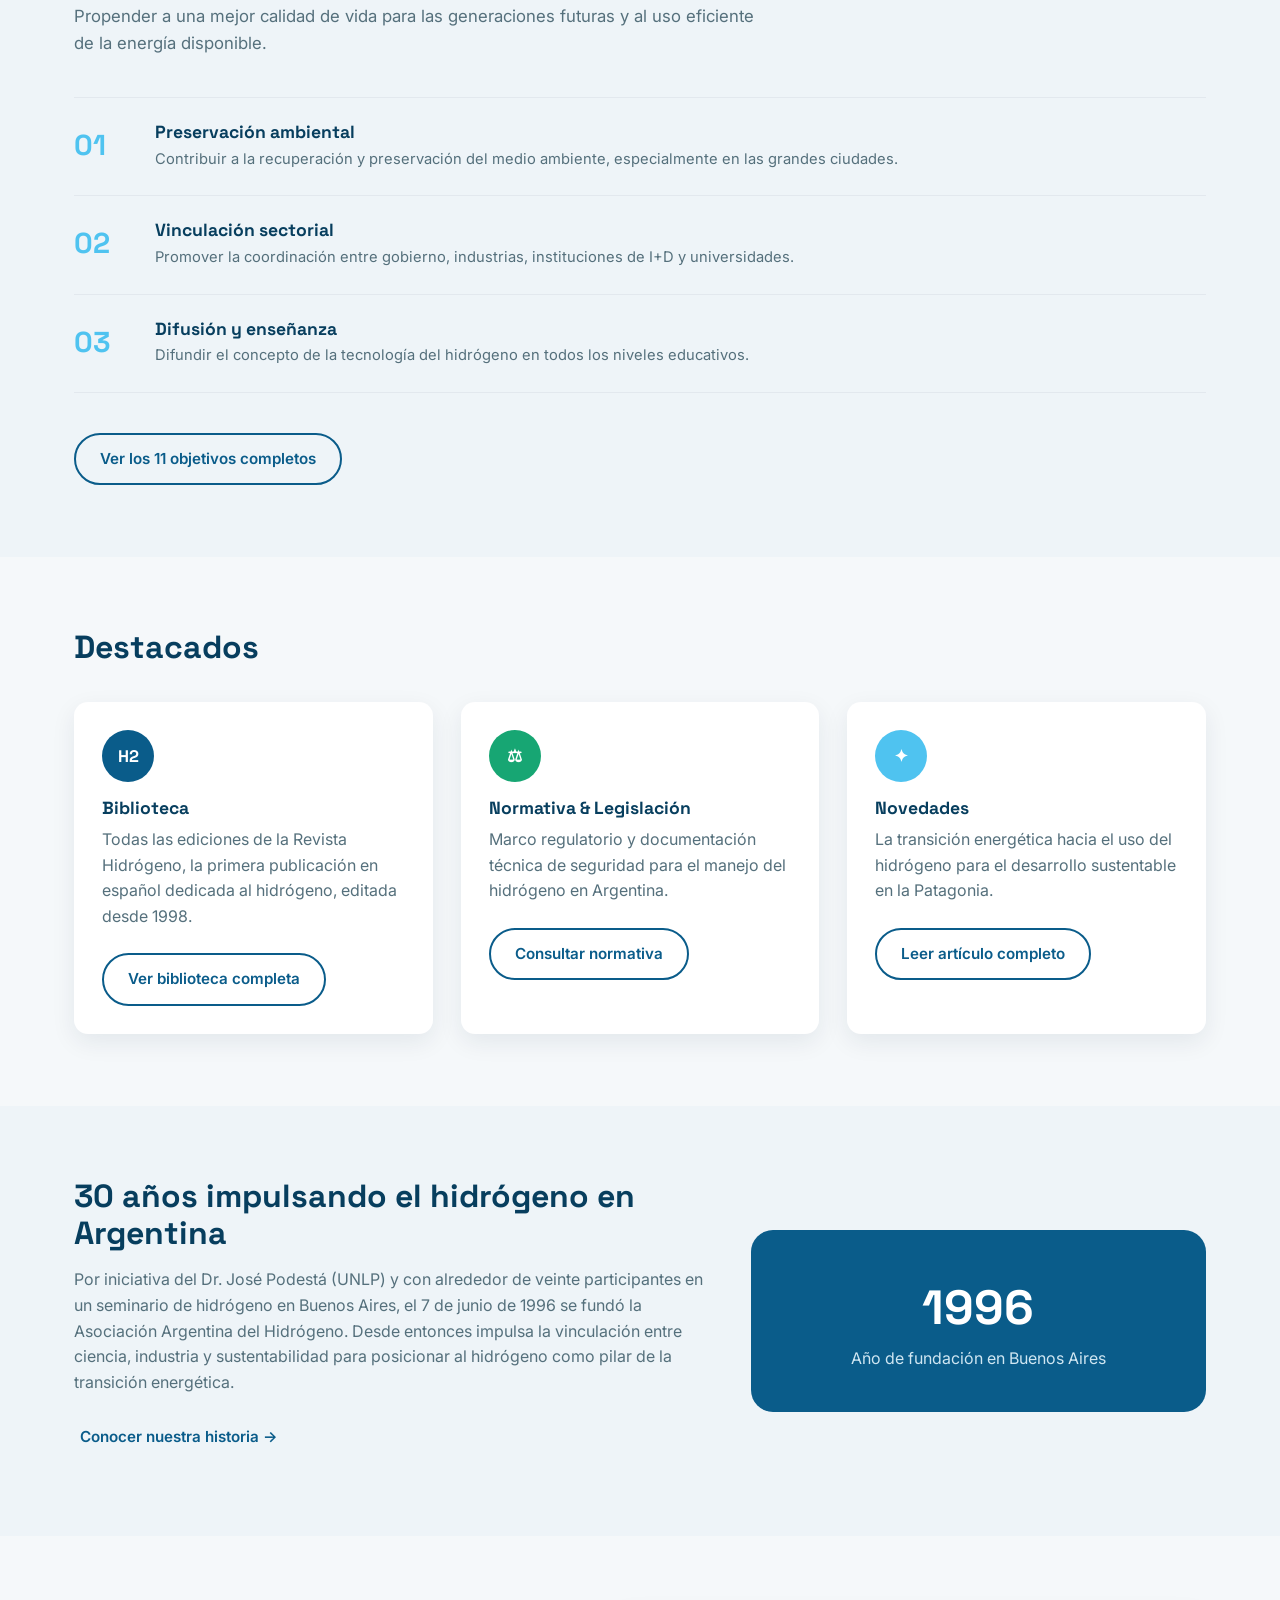
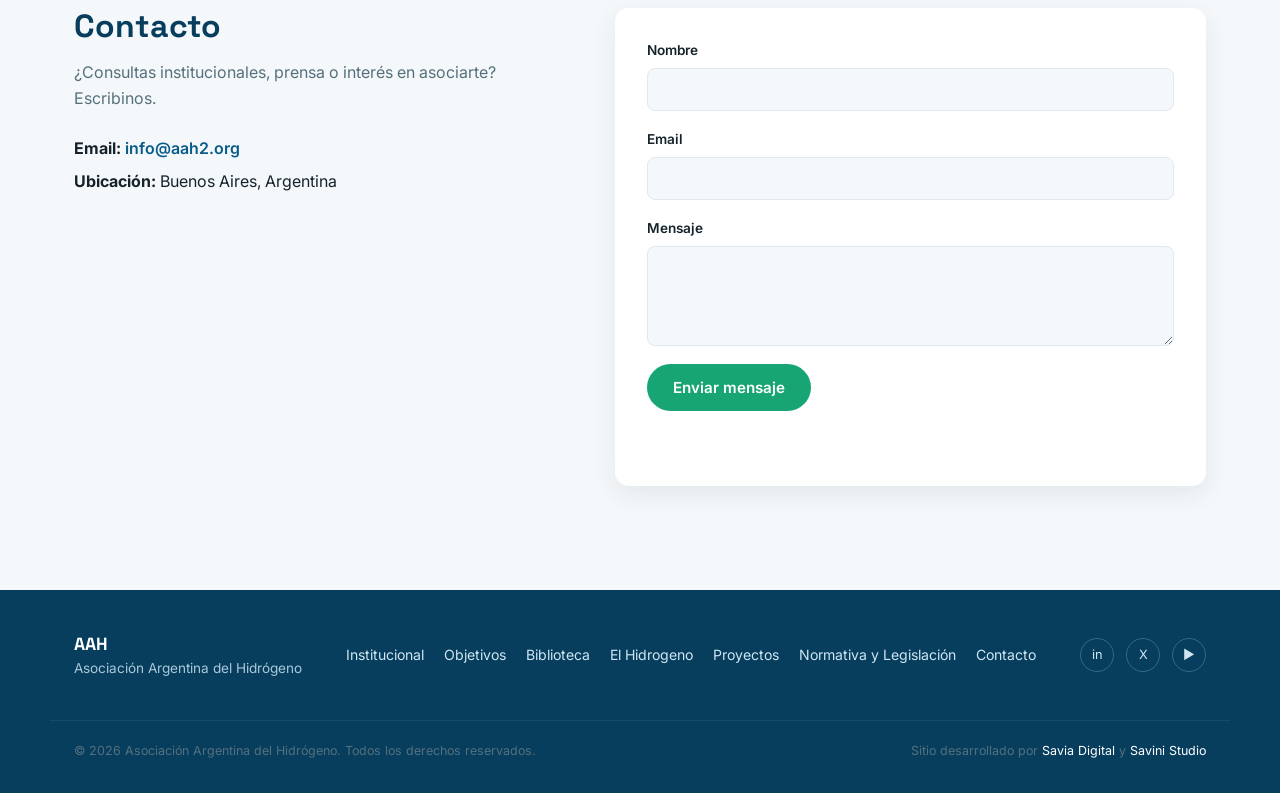
==== commit adc0a572: "changes" ====
--- a/index.html
+++ b/index.html
@@ -243,7 +243,7 @@
           <h2 class="section-title">Contacto</h2>
           <p>¿Consultas institucionales, prensa o interés en asociarte? Escribinos.</p>
           <ul class="contacto-list">
-            <li><strong>Email:</strong> <a href="mailto:aahidrogeno@gmail.com">aahidrogeno@gmail.com</a></li>
+            <li><strong>Email:</strong> <a href="mailto:aahidrogeno@gmail.com">info@aah2.org</a></li>
             <li><strong>Ubicación:</strong> Buenos Aires, Argentina</li>
           </ul>
         </div>
@@ -300,6 +300,7 @@
     </div>
     <div class="footer-bottom container">
       <p>© 2026 Asociación Argentina del Hidrógeno. Todos los derechos reservados.</p>
+      <p class="credit">Sitio desarrollado por <a href="https://www.saviadigital.com.ar" target="_blank" rel="noopener noreferrer">Savia Digital</a> y <a href="https://www.savinistudio.com" target="_blank" rel="noopener noreferrer">Savini Studio</a></p>
     </div>
   </footer>
 
--- a/styles/global.css
+++ b/styles/global.css
@@ -312,6 +312,7 @@
   color: #8fb4c8;
 }
 .footer-bottom a:hover { color: #fff; }
+.footer-bottom .credit a { color: #fff; }
 
 /* =========================================================
    Scroll reveal — activado por global.js en cualquier página
